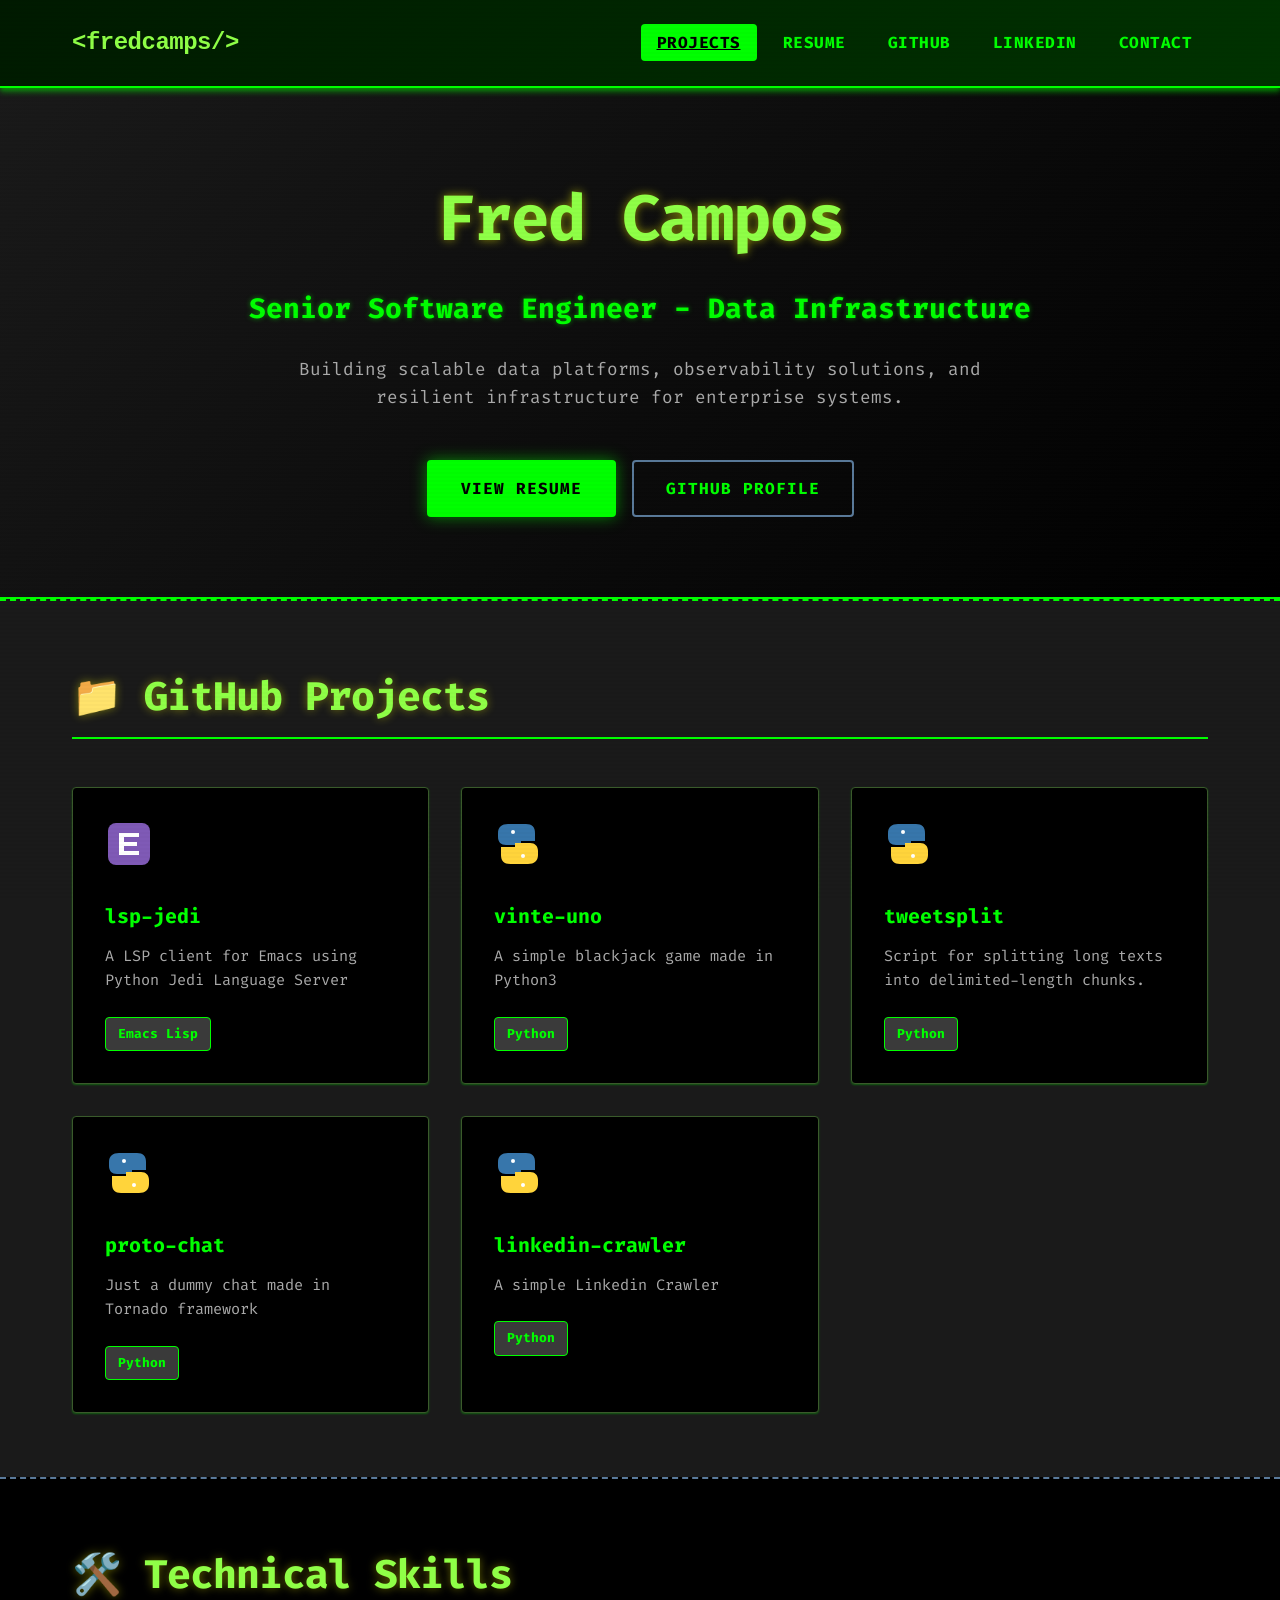
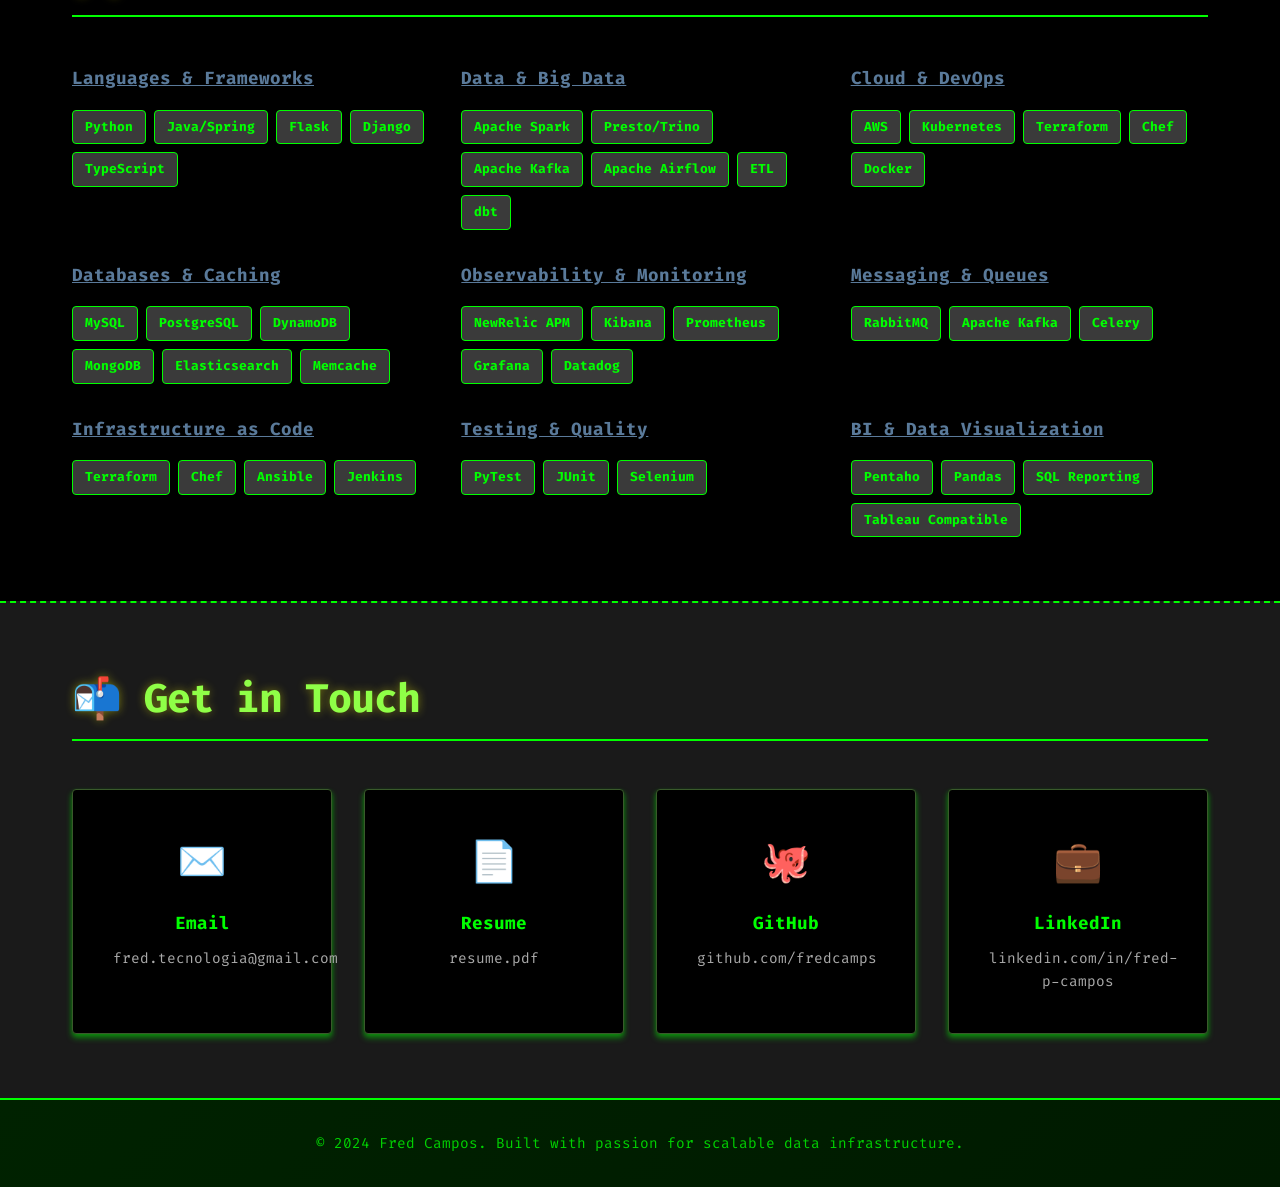
==== index.html @ 637e9b1e "Add portfolio and resume website pages" ====
<!DOCTYPE html>
<html lang="en">
<head>
    <meta charset="UTF-8">
    <meta name="viewport" content="width=device-width, initial-scale=1.0">
    <title>Fred Campos - Software Engineer Portfolio</title>
    <link rel="stylesheet" href="styles.css">
    <link href="https://fonts.googleapis.com/css2?family=Inter:wght@300;400;500;600;700&family=Fira+Code:wght@400;500&display=swap" rel="stylesheet">
</head>
<body>
    <header class="header">
        <div class="container">
            <div class="logo">
                <code>&lt;fredcamps/&gt;</code>
            </div>
            <nav class="nav">
                <a href="index.html" class="active">Projects</a>
                <a href="resume.html" class="inactive">Resume</a>
                <a href="https://github.com/fredcamps" target="_blank">GitHub</a>
                <a href="https://linkedin.com/in/fred-p-campos" target="_blank">LinkedIn</a>
                <a href="mailto:fred.tecnologia@gmail.com">Contact</a>
            </nav>
        </div>
    </header>

    <main>
        <section class="hero">
            <div class="container">
                <h1>Fred Campos</h1>
                <p class="subtitle">Senior Software Engineer - Data Infrastructure</p>
                <p class="tagline">Building scalable data platforms, observability solutions, and resilient infrastructure for enterprise systems.</p>
                
                <div class="hero-actions">
                    <a href="resume.html" class="btn btn-primary">View Resume</a>
                    <a href="https://github.com/fredcamps" target="_blank" class="btn btn-secondary">GitHub Profile</a>
                </div>
            </div>
        </section>

        <section class="projects">
            <div class="container">
                <h2 class="section-title">📁 GitHub Projects</h2>

                <div class="project-grid">
                    <article class="project-card" role="link" tabindex="0" aria-label="Open lsp-jedi on GitHub" onclick="if (!event.target.closest('a')) window.open(this.dataset.url, '_blank', 'noopener,noreferrer')" onkeydown="if (event.target === this && event.key === 'Enter') window.open(this.dataset.url, '_blank', 'noopener,noreferrer')" data-url="https://github.com/fredcamps/lsp-jedi">
                        <div class="project-header">
                            <a href="https://github.com/fredcamps/lsp-jedi" class="github-icon" target="_blank" rel="noopener noreferrer" aria-label="lsp-jedi on GitHub">
                                <svg class="project-icon" width="48" height="48" viewBox="0 0 48 48" aria-hidden="true">
                                    <rect x="3" y="3" width="42" height="42" rx="8" fill="#7F5AB6"/>
                                    <path d="M14 13h20v4H19v5h13v4H19v5h15v4H14z" fill="#fff"/>
                                </svg>
                            </a>
                        </div>
                        <h3>lsp-jedi</h3>
                        <p class="description">A LSP client for Emacs using Python Jedi Language Server</p>
                        <div class="project-tags"><span class="tag">Emacs Lisp</span></div>
                    </article>

                    <article class="project-card" role="link" tabindex="0" aria-label="Open vinte-uno on GitHub" onclick="if (!event.target.closest('a')) window.open(this.dataset.url, '_blank', 'noopener,noreferrer')" onkeydown="if (event.target === this && event.key === 'Enter') window.open(this.dataset.url, '_blank', 'noopener,noreferrer')" data-url="https://github.com/fredcamps/vinte-uno">
                        <div class="project-header">
                            <a href="https://github.com/fredcamps/vinte-uno" class="github-icon" target="_blank" rel="noopener noreferrer" aria-label="vinte-uno on GitHub">
                                <svg class="project-icon" width="48" height="48" viewBox="0 0 48 48" aria-hidden="true">
                                    <path d="M24 4h8c6 0 9 3 9 9v8H27v4H12c-5 0-8-3-8-8v-4c0-6 4-9 10-9h10z" fill="#3776AB"/>
                                    <circle cx="19" cy="12" r="2" fill="#fff"/>
                                    <path d="M24 44h-8c-6 0-9-3-9-9v-8h14v-4h15c5 0 8 3 8 8v4c0 6-4 9-10 9H24z" fill="#FFD43B"/>
                                    <circle cx="29" cy="36" r="2" fill="#fff"/>
                                </svg>
                            </a>
                        </div>
                        <h3>vinte-uno</h3>
                        <p class="description">A simple blackjack game made in Python3</p>
                        <div class="project-tags"><span class="tag">Python</span></div>
                    </article>

                    <article class="project-card" role="link" tabindex="0" aria-label="Open tweetsplit on GitHub" onclick="if (!event.target.closest('a')) window.open(this.dataset.url, '_blank', 'noopener,noreferrer')" onkeydown="if (event.target === this && event.key === 'Enter') window.open(this.dataset.url, '_blank', 'noopener,noreferrer')" data-url="https://github.com/fredcamps/tweetsplit">
                        <div class="project-header">
                            <a href="https://github.com/fredcamps/tweetsplit" class="github-icon" target="_blank" rel="noopener noreferrer" aria-label="tweetsplit on GitHub">
                                <svg class="project-icon" width="48" height="48" viewBox="0 0 48 48" aria-hidden="true">
                                    <path d="M24 4h8c6 0 9 3 9 9v8H27v4H12c-5 0-8-3-8-8v-4c0-6 4-9 10-9h10z" fill="#3776AB"/>
                                    <circle cx="19" cy="12" r="2" fill="#fff"/>
                                    <path d="M24 44h-8c-6 0-9-3-9-9v-8h14v-4h15c5 0 8 3 8 8v4c0 6-4 9-10 9H24z" fill="#FFD43B"/>
                                    <circle cx="29" cy="36" r="2" fill="#fff"/>
                                </svg>
                            </a>
                        </div>
                        <h3>tweetsplit</h3>
                        <p class="description">Script for splitting long texts into delimited-length chunks.</p>
                        <div class="project-tags"><span class="tag">Python</span></div>
                    </article>

                    <article class="project-card" role="link" tabindex="0" aria-label="Open proto-chat on GitHub" onclick="if (!event.target.closest('a')) window.open(this.dataset.url, '_blank', 'noopener,noreferrer')" onkeydown="if (event.target === this && event.key === 'Enter') window.open(this.dataset.url, '_blank', 'noopener,noreferrer')" data-url="https://github.com/fredcamps/proto-chat">
                        <div class="project-header">
                            <a href="https://github.com/fredcamps/proto-chat" class="github-icon" target="_blank" rel="noopener noreferrer" aria-label="proto-chat on GitHub">
                                <svg class="project-icon" width="48" height="48" viewBox="0 0 48 48" aria-hidden="true">
                                    <path d="M24 4h8c6 0 9 3 9 9v8H27v4H12c-5 0-8-3-8-8v-4c0-6 4-9 10-9h10z" fill="#3776AB"/>
                                    <circle cx="19" cy="12" r="2" fill="#fff"/>
                                    <path d="M24 44h-8c-6 0-9-3-9-9v-8h14v-4h15c5 0 8 3 8 8v4c0 6-4 9-10 9H24z" fill="#FFD43B"/>
                                    <circle cx="29" cy="36" r="2" fill="#fff"/>
                                </svg>
                            </a>
                        </div>
                        <h3>proto-chat</h3>
                        <p class="description">Just a dummy chat made in Tornado framework</p>
                        <div class="project-tags"><span class="tag">Python</span></div>
                    </article>

                    <article class="project-card" role="link" tabindex="0" aria-label="Open linkedin-crawler on GitHub" onclick="if (!event.target.closest('a')) window.open(this.dataset.url, '_blank', 'noopener,noreferrer')" onkeydown="if (event.target === this && event.key === 'Enter') window.open(this.dataset.url, '_blank', 'noopener,noreferrer')" data-url="https://github.com/fredcamps/linkedin-crawler">
                        <div class="project-header">
                            <a href="https://github.com/fredcamps/linkedin-crawler" class="github-icon" target="_blank" rel="noopener noreferrer" aria-label="linkedin-crawler on GitHub">
                                <svg class="project-icon" width="48" height="48" viewBox="0 0 48 48" aria-hidden="true">
                                    <path d="M24 4h8c6 0 9 3 9 9v8H27v4H12c-5 0-8-3-8-8v-4c0-6 4-9 10-9h10z" fill="#3776AB"/>
                                    <circle cx="19" cy="12" r="2" fill="#fff"/>
                                    <path d="M24 44h-8c-6 0-9-3-9-9v-8h14v-4h15c5 0 8 3 8 8v4c0 6-4 9-10 9H24z" fill="#FFD43B"/>
                                    <circle cx="29" cy="36" r="2" fill="#fff"/>
                                </svg>
                            </a>
                        </div>
                        <h3>linkedin-crawler</h3>
                        <p class="description">A simple Linkedin Crawler</p>
                        <div class="project-tags"><span class="tag">Python</span></div>
                    </article>
                </div>
            </div>
        </section>

        <section class="skills">
            <div class="container">
                <h2 class="section-title">🛠️ Technical Skills</h2>
                
                <div class="skills-grid">
                    <div class="skill-category">
                        <h3>Languages & Frameworks</h3>
                        <div class="tags">
                            <span class="tag">Python</span>
                            <span class="tag">Java/Spring</span>
                            <span class="tag">Flask</span>
                            <span class="tag">Django</span>
                            <span class="tag">TypeScript</span>
                        </div>
                    </div>

                    <div class="skill-category">
                        <h3>Data & Big Data</h3>
                        <div class="tags">
                            <span class="tag">Apache Spark</span>
                            <span class="tag">Presto/Trino</span>
                            <span class="tag">Apache Kafka</span>
                            <span class="tag">Apache Airflow</span>
                            <span class="tag">ETL</span>
                            <span class="tag">dbt</span>
                        </div>
                    </div>

                    <div class="skill-category">
                        <h3>Cloud & DevOps</h3>
                        <div class="tags">
                            <span class="tag">AWS</span>
                            <span class="tag">Kubernetes</span>
                            <span class="tag">Terraform</span>
                            <span class="tag">Chef</span>
                            <span class="tag">Docker</span>
                        </div>
                    </div>

                    <div class="skill-category">
                        <h3>Databases & Caching</h3>
                        <div class="tags">
                            <span class="tag">MySQL</span>
                            <span class="tag">PostgreSQL</span>
                            <span class="tag">DynamoDB</span>
                            <span class="tag">MongoDB</span>
                            <span class="tag">Elasticsearch</span>
                            <span class="tag">Memcache</span>
                        </div>
                    </div>

                    <div class="skill-category">
                        <h3>Observability & Monitoring</h3>
                        <div class="tags">
                            <span class="tag">NewRelic APM</span>
                            <span class="tag">Kibana</span>
                            <span class="tag">Prometheus</span>
                            <span class="tag">Grafana</span>
                            <span class="tag">Datadog</span>
                        </div>
                    </div>

                    <div class="skill-category">
                        <h3>Messaging & Queues</h3>
                        <div class="tags">
                            <span class="tag">RabbitMQ</span>
                            <span class="tag">Apache Kafka</span>
                            <span class="tag">Celery</span>
                        </div>
                    </div>

                    <div class="skill-category">
                        <h3>Infrastructure as Code</h3>
                        <div class="tags">
                            <span class="tag">Terraform</span>
                            <span class="tag">Chef</span>
                            <span class="tag">Ansible</span>
                            <span class="tag">Jenkins</span>
                        </div>
                    </div>

                    <div class="skill-category">
                        <h3>Testing & Quality</h3>
                        <div class="tags">
                            <span class="tag">PyTest</span>
                            <span class="tag">JUnit</span>
                            <span class="tag">Selenium</span>
                        </div>
                    </div>

                    <div class="skill-category">
                        <h3>BI & Data Visualization</h3>
                        <div class="tags">
                            <span class="tag">Pentaho</span>
                            <span class="tag">Pandas</span>
                            <span class="tag">SQL Reporting</span>
                            <span class="tag">Tableau Compatible</span>
                        </div>
                    </div>

                </div>
            </div>
        </section>

        <section class="contact">
            <div class="container">
                <h2 class="section-title">📬 Get in Touch</h2>
                
                <div class="contact-grid">
                    <a href="mailto:fred.tecnologia@gmail.com" class="contact-card">
                        <span class="icon">✉️</span>
                        <h3>Email</h3>
                        <p>fred.tecnologia@gmail.com</p>
                    </a>

                    <a href="#" class="contact-card">
                        <span class="icon">📄</span>
                        <h3>Resume</h3>
                        <p>resume.pdf</p>
                    </a>

                    <a href="https://github.com/fredcamps" class="contact-card">
                        <span class="icon">🐙</span>
                        <h3>GitHub</h3>
                        <p>github.com/fredcamps</p>
                    </a>

                    <a href="https://linkedin.com/in/fred-p-campos" class="contact-card" target="_blank" rel="noopener noreferrer">
                        <span class="icon">💼</span>
                        <h3>LinkedIn</h3>
                        <p>linkedin.com/in/fred-p-campos</p>
                    </a>
                </div>
            </div>
        </section>
    </main>

    <footer class="footer">
        <div class="container">
            <p>&copy; 2024 Fred Campos. Built with passion for scalable data infrastructure.</p>
        </div>
    </footer>
</body>
</html>
---- styles.css ----
/* Z80 Terminal Theme - ZX Spectrum Inspired */
* {
    margin: 0;
    padding: 0;
    box-sizing: border-box;
}

:root {
    --bg-primary: #000000;
    --bg-secondary: #1a1a1a;
    --bg-tertiary: #3a3a3a;
    --text-primary: #00ff00; /* Bright Green - Classic Terminal */
    --text-secondary: #aaaaaa;
    --text-muted: #666666;
    --border-color: #3a5a2b;
    --header-bg: #1a1a1a;
    
    /* Z80 Classic Palette */
    --green: #00ff00; /* Primary text */
    --grey-accent: #5a7a9a;  /* Headers/links */
    --green-accent: #8fff47; /* Accents - lighter green */
    --red: #ff0000;    /* Alerts/errors */
    --cyan: #3a8fff;   /* Secondary green element */
    --magenta: #ff00ff; /* Highlights */
    
    --shadow-sm: 0 1px 2px rgba(0, 255, 0, 0.3);
    --shadow-md: 0 4px 6px rgba(0, 255, 0, 0.4), 0 2px 4px rgba(0, 255, 0, 0.2);
    --shadow-lg: 0 10px 15px rgba(0, 255, 0, 0.6), 0 4px 6px rgba(0, 255, 0, 0.3);
    
    /* CRT Scanline effect */
    --scanline: repeating-linear-gradient(
        0deg,
        transparent,
        transparent 2px,
        rgba(0, 0, 0, 0.05) 2px,
        rgba(0, 0, 0, 0.05) 4px
    );
}

body {
    font-family: 'Fira Code', 'Courier New', monospace;
    background-color: var(--bg-primary);
    color: var(--text-primary);
    line-height: 1.6;
}

/* CRT Screen Effect */
body::before {
    content: '';
    position: fixed;
    top: 0;
    left: 0;
    width: 100vw;
    height: 100vh;
    background: var(--scanline);
    pointer-events: none;
    z-index: 9999;
    opacity: 0.3;
}

.container {
    max-width: 1200px;
    margin: 0 auto;
    padding: 0 2rem;
}

/* Header */
.header {
    background: linear-gradient(135deg, #001a00 0%, #003300 100%);
    color: var(--text-primary);
    padding: 1.5rem 0;
    position: sticky;
    top: 0;
    z-index: 1000;
    box-shadow: var(--shadow-md);
    border-bottom: 2px solid var(--green);
}

.header .container {
    display: flex;
    justify-content: space-between;
    align-items: center;
}

.logo code {
    font-size: 1.5rem;
    font-weight: bold;
    color: var(--green-accent);
    letter-spacing: -0.5px;
}

.nav a {
    color: var(--text-primary);
    text-decoration: none;
    padding: 0.5rem 1rem;
    border-radius: 4px;
    transition: all 0.3s ease;
    font-weight: bold;
    text-transform: uppercase;
    letter-spacing: 0.5px;
}

.nav a:hover {
    background: var(--green);
    color: var(--bg-primary);
    text-shadow: 0 0 8px var(--green);
}

.nav a.active {
    background: var(--green);
    color: var(--bg-primary);
    text-decoration: underline;
}

/* Hero Section */
.hero {
    background: linear-gradient(135deg, var(--header-bg) 0%, var(--bg-primary) 100%);
    padding: 5rem 0;
    text-align: center;
    border-bottom: 2px solid var(--green);
}

.hero h1 {
    font-size: clamp(2.5rem, 5vw, 4rem);
    font-weight: bold;
    margin-bottom: 1rem;
    color: var(--green-accent);
    letter-spacing: -1px;
    text-shadow: 0 0 10px rgba(255, 255, 0, 0.5);
}

.hero .subtitle {
    font-size: clamp(1.25rem, 3vw, 1.75rem);
    color: var(--text-primary);
    margin-bottom: 1.5rem;
    font-weight: bold;
    text-shadow: 0 0 5px rgba(0, 255, 0, 0.5);
}

.hero .tagline {
    max-width: 700px;
    margin: 0 auto 3rem;
    color: var(--text-secondary);
    font-size: 1.1rem;
}

.hero-actions {
    display: flex;
    gap: 1rem;
    justify-content: center;
    flex-wrap: wrap;
}

.btn {
    display: inline-block;
    padding: 0.875rem 2rem;
    border-radius: 4px;
    text-decoration: none;
    font-weight: bold;
    transition: all 0.3s ease;
    text-transform: uppercase;
    letter-spacing: 1px;
}

.btn-primary {
    background: var(--green);
    color: var(--bg-primary);
    border: 2px solid var(--green);
    box-shadow: 0 0 15px rgba(0, 255, 0, 0.5);
}

.btn-primary:hover {
    background: var(--green-accent);
    color: var(--bg-primary);
    border-color: var(--green-accent);
    box-shadow: 0 0 25px rgba(255, 255, 0, 0.6);
}

.btn-secondary {
    background: transparent;
    color: var(--text-primary);
    border: 2px solid var(--grey-accent);
}

.btn-secondary:hover {
    background: var(--grey-accent);
    color: white;
    box-shadow: 0 0 15px rgba(0, 255, 0, 0.3);
}

/* Section Title */
.section-title {
    font-size: 2.5rem;
    font-weight: bold;
    margin-bottom: 3rem;
    color: var(--green-accent);
    letter-spacing: -1px;
    text-shadow: 0 0 10px rgba(255, 255, 0, 0.4);
    border-bottom: 2px solid var(--green);
    padding-bottom: 0.5rem;
}

/* Projects Grid */
.projects {
    background: var(--bg-secondary);
    padding: 4rem 0;
    border-top: 2px dashed var(--green);
}

.project-grid {
    display: grid;
    grid-template-columns: repeat(auto-fit, minmax(320px, 1fr));
    gap: 2rem;
}

.project-card {
    background: var(--bg-primary);
    border-radius: 4px;
    padding: 2rem;
    box-shadow: var(--shadow-sm);
    transition: all 0.3s ease;
    border: 1px solid var(--border-color);
}

.project-card:hover {
    transform: translateY(-5px);
    box-shadow: var(--shadow-lg);
    border-color: var(--green);
}

.project-header {
    display: flex;
    align-items: center;
    gap: 1rem;
    margin-bottom: 1.5rem;
}

.project-header a.github-icon svg {
    fill: var(--text-primary);
    transition: fill 0.3s ease;
}

.project-header a.github-icon:hover svg {
    fill: var(--green-accent);
}

.project-card h3 {
    font-size: 1.25rem;
    font-weight: bold;
    color: var(--text-primary);
    margin-bottom: 0.75rem;
}

.project-card .description {
    color: var(--text-secondary);
    font-size: 0.95rem;
    margin-bottom: 1.5rem;
    line-height: 1.6;
}

.project-tags {
    display: flex;
    flex-wrap: wrap;
    gap: 0.5rem;
}

.tag {
    display: inline-block;
    padding: 0.375rem 0.75rem;
    background: var(--bg-tertiary);
    color: var(--text-primary);
    border-radius: 4px;
    font-size: 0.8125rem;
    font-weight: bold;
    border: 1px solid var(--green);
}

/* Skills Section */
.skills {
    background: var(--bg-primary);
    padding: 4rem 0;
    border-top: 2px dashed var(--grey-accent);
}

.skills-grid {
    display: grid;
    grid-template-columns: repeat(auto-fit, minmax(280px, 1fr));
    gap: 2rem;
}

.skill-category h3 {
    font-size: 1.1rem;
    color: var(--grey-accent);
    margin-bottom: 1rem;
    display: flex;
    align-items: center;
    font-weight: bold;
    text-decoration: underline;
}

.skill-category .tags {
    display: flex;
    flex-wrap: wrap;
    gap: 0.5rem;
}

/* Contact Section */
.contact {
    background: var(--bg-secondary);
    padding: 4rem 0;
    border-top: 2px dashed var(--green);
}

.contact-grid {
    display: grid;
    grid-template-columns: repeat(auto-fit, minmax(250px, 1fr));
    gap: 2rem;
}

.contact-card {
    background: var(--bg-primary);
    padding: 2.5rem;
    border-radius: 4px;
    text-align: center;
    text-decoration: none;
    color: inherit;
    box-shadow: var(--shadow-md);
    transition: all 0.3s ease;
    border: 1px solid var(--border-color);
}

.contact-card:hover {
    transform: translateY(-5px);
    border-color: var(--green-accent);
    box-shadow: var(--shadow-lg);
}

.contact-card .icon {
    display: block;
    font-size: 2.5rem;
    margin-bottom: 1rem;
}

.contact-card h3 {
    font-size: 1.1rem;
    color: var(--text-primary);
    margin-bottom: 0.5rem;
    font-weight: bold;
}

.contact-card p {
    color: var(--text-secondary);
    font-size: 0.9rem;
}

/* Footer */
.footer {
    background: linear-gradient(135deg, #002200 0%, #001a00 100%);
    color: var(--text-primary);
    padding: 2rem 0;
    text-align: center;
    border-top: 2px solid var(--green);
}

.footer p {
    opacity: 0.8;
    font-size: 0.9rem;
    font-family: 'Fira Code', monospace;
}

/* Work Experience */
.work-experience {
    background: var(--bg-primary);
    padding: 4rem 0;
    border-top: 2px dashed var(--grey-accent);
}

.job-card {
    background: linear-gradient(135deg, var(--bg-secondary) 0%, var(--bg-primary) 100%);
    border-radius: 4px;
    padding: 2.5rem;
    margin-bottom: 2rem;
    border-left: 4px solid var(--green);
    box-shadow: var(--shadow-sm);
}

.job-card:last-child {
    margin-bottom: 0;
}

.job-header {
    display: grid;
    grid-template-columns: minmax(0, 1fr) 32rem;
    align-items: flex-start;
    margin-bottom: 1.5rem;
    gap: 1rem;
}

.job-card h3 {
    font-size: 1.5rem;
    font-weight: bold;
    color: var(--green-accent);
    display: block;
    margin-bottom: 0.25rem;
}

.company {
    color: var(--grey-accent);
    font-weight: bold;
    text-decoration: underline;
}

.job-details {
    display: grid;
    grid-template-columns: minmax(0, 1fr) max-content;
    gap: 2rem;
    color: var(--text-secondary);
}

.location, .date {
    font-size: 0.9rem;
}

.responsibilities {
    list-style-position: inside;
    padding-left: 1rem;
}

.responsibilities li {
    padding: 0.5rem 0;
    color: var(--text-secondary);
    line-height: 1.7;
}

.tech-stack {
    margin-top: 1.5rem;
    padding-top: 1rem;
    border-top: 2px dashed var(--border-color);
    font-size: 0.9rem;
}

/* Project Highlights */
.project-highlights {
    background: var(--bg-secondary);
    padding: 4rem 0;
    border-top: 2px dashed var(--grey-accent);
}

.highlights-grid {
    display: grid;
    grid-template-columns: repeat(auto-fit, minmax(350px, 1fr));
    gap: 2rem;
}

.highlight-card {
    background: var(--bg-primary);
    border-radius: 4px;
    padding: 2rem;
    box-shadow: var(--shadow-md);
    transition: all 0.3s ease;
    border: 1px solid var(--border-color);
}

.highlight-card:hover {
    transform: translateY(-3px);
    box-shadow: var(--shadow-lg);
    border-color: var(--green);
}

.highlight-card h3 {
    font-size: 1.25rem;
    color: var(--grey-accent);
    margin-bottom: 1rem;
}

.highlight-card p {
    color: var(--text-secondary);
    line-height: 1.7;
}

/* Education */
.education {
    background: var(--bg-primary);
    padding: 4rem 0;
    border-top: 2px dashed var(--green);
}

.education-item {
    background: linear-gradient(135deg, var(--bg-secondary) 0%, var(--bg-primary) 100%);
    border-radius: 4px;
    padding: 2rem;
    margin-bottom: 1.5rem;
    border: 1px solid var(--border-color);
}

.education-item h3 {
    font-size: 1.25rem;
    color: var(--text-primary);
    margin-bottom: 0.5rem;
    font-weight: bold;
}

/* Certifications */
.certifications {
    background: var(--bg-secondary);
    padding: 4rem 0;
    border-top: 2px dashed var(--grey-accent);
}

.cert-item {
    background: var(--bg-primary);
    border-radius: 4px;
    padding: 1.5rem;
    margin-bottom: 1rem;
    display: flex;
    justify-content: space-between;
    align-items: center;
    box-shadow: var(--shadow-sm);
    flex-wrap: wrap;
    gap: 1rem;
    border-left: 4px solid var(--green-accent);
}

.cert-name {
    font-weight: bold;
    color: var(--text-primary);
}

.cert-issuer {
    color: var(--grey-accent);
}

/* Tools Section */
.tools-section {
    background: var(--bg-primary);
    padding: 4rem 0;
    border-top: 2px dashed var(--green);
}

.tools-grid {
    display: grid;
    grid-template-columns: repeat(auto-fit, minmax(250px, 1fr));
    gap: 2rem;
}

.tools-category h3 {
    font-size: 1.1rem;
    color: var(--grey-accent);
    margin-bottom: 1rem;
    font-weight: bold;
}

.tools-category .tags {
    background: var(--bg-tertiary);
    padding: 1rem;
    border-radius: 4px;
    font-size: 0.9rem;
    color: var(--text-primary);
}

/* Responsive */
@media (max-width: 768px) {
    .container {
        padding: 0 1rem;
    }

    .header .container {
        flex-direction: column;
        gap: 1rem;
    }

    .section-title {
        font-size: 2rem;
    }

    .hero-actions {
        flex-direction: column;
    }

    .btn {
        width: 100%;
        text-align: center;
    }

    .job-header {
        grid-template-columns: 1fr;
    }

    .job-details {
        grid-template-columns: 1fr;
        gap: 1rem;
        margin-top: 0.5rem;
    }

    .highlight-card, .project-card, .job-card {
        padding: 1.5rem;
    }
}

/* Blinking cursor effect for authenticity */
@keyframes blink {
    0%, 100% { opacity: 1; }
    50% { opacity: 0; }
}

.cursor::after {
    content: '|';
    animation: blink 1s infinite;
    color: var(--green);
}

/* Glow effect on focus */
:focus {
    outline: 2px solid var(--green);
    outline-offset: 2px;
}
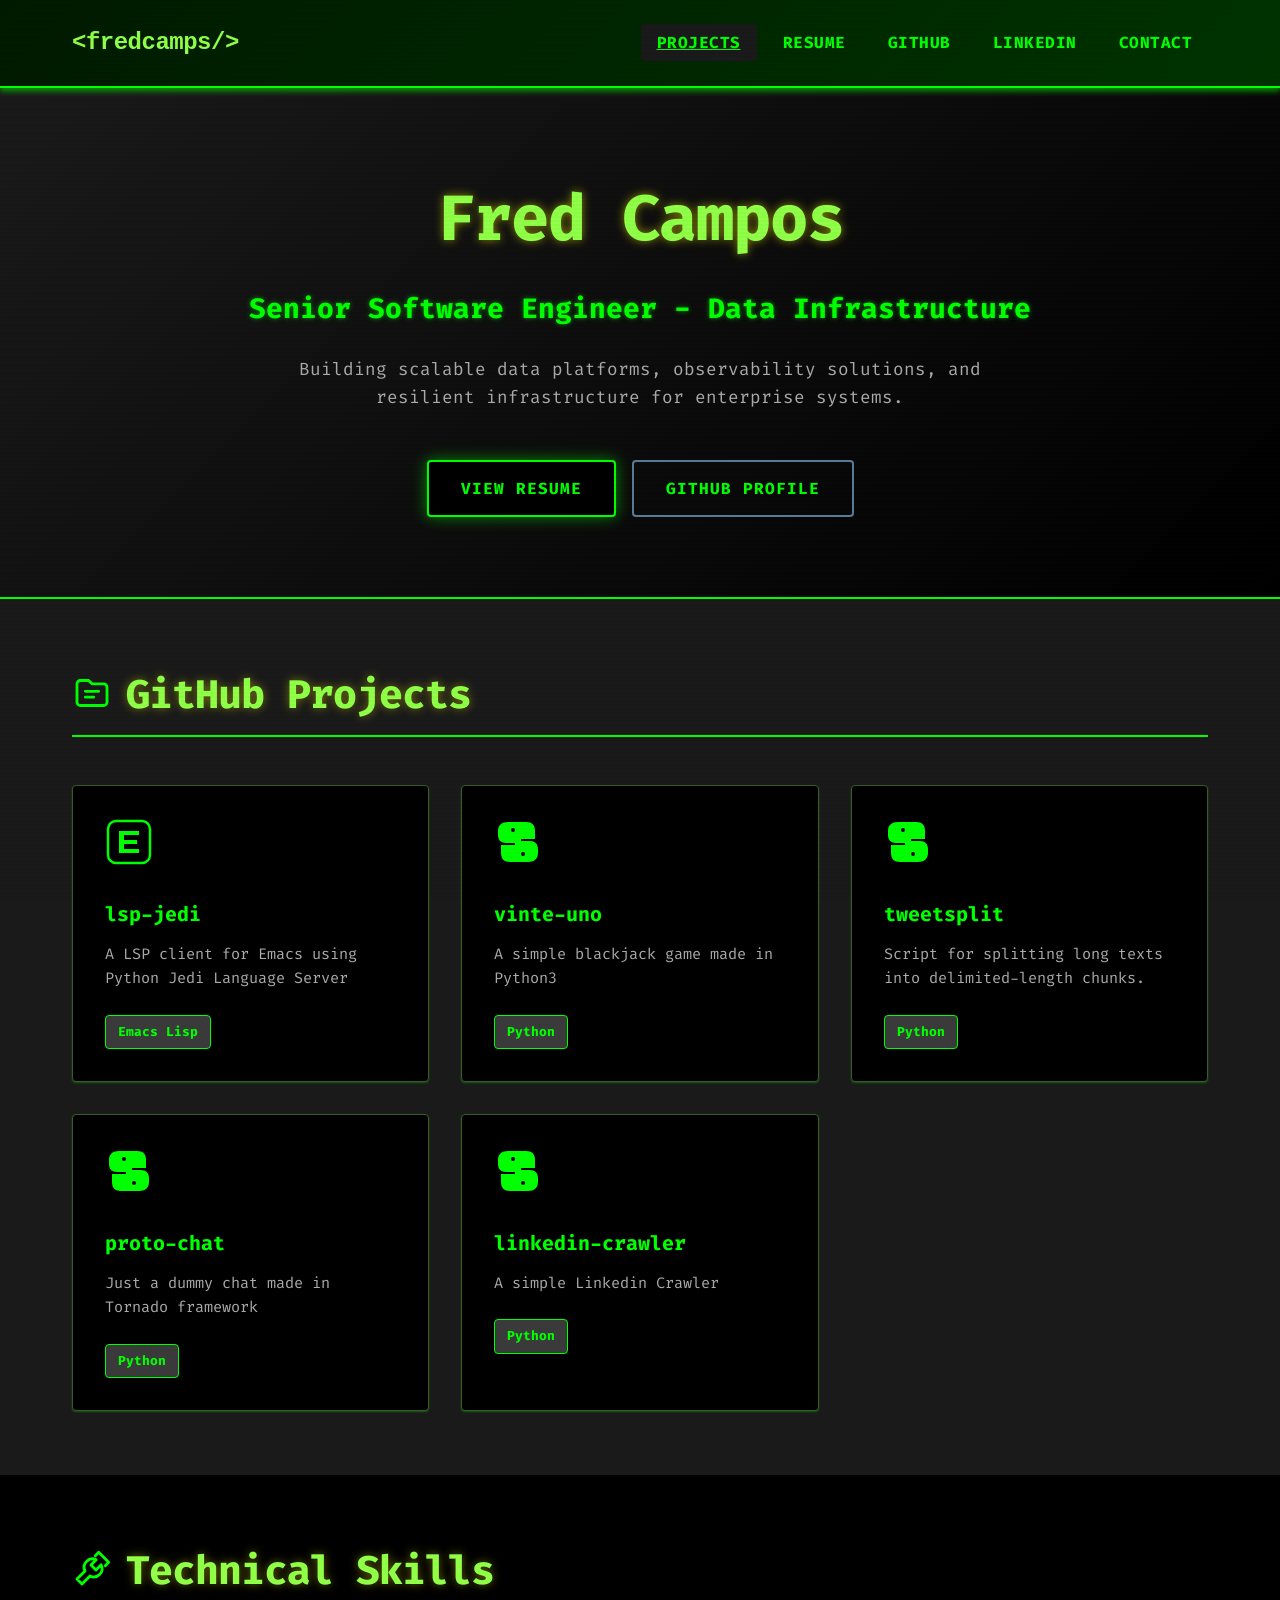
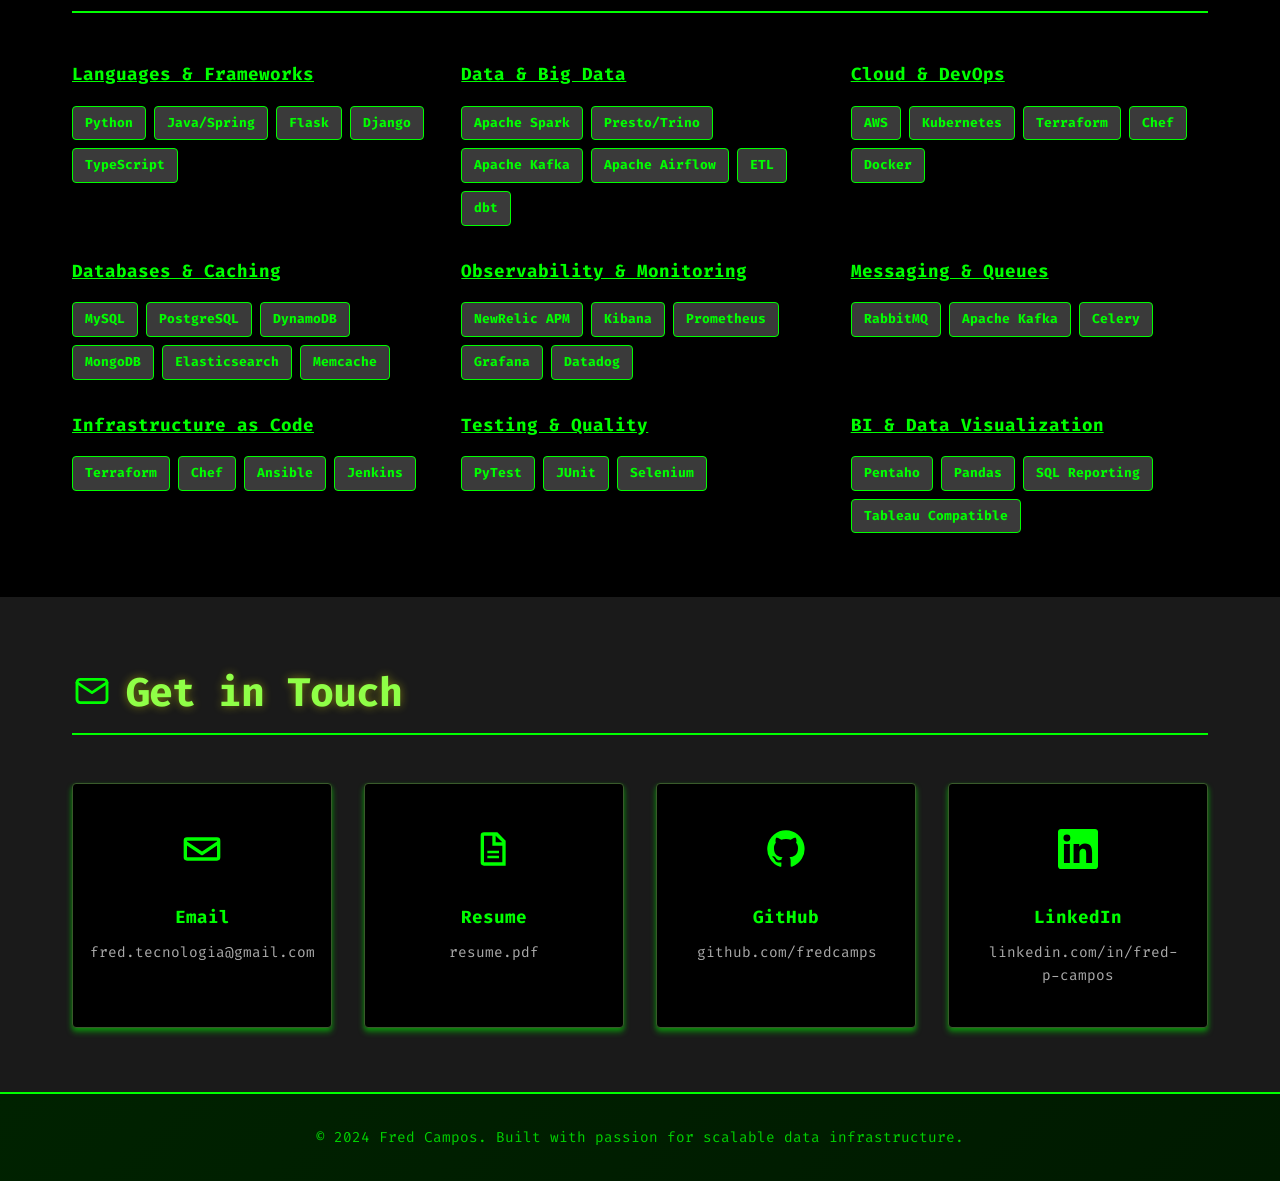
==== commit 4b7698e1: "Update portfolio and resume content, links, and styling" ====
--- a/index.html
+++ b/index.html
@@ -7,7 +7,7 @@
     <link rel="stylesheet" href="styles.css">
     <link href="https://fonts.googleapis.com/css2?family=Inter:wght@300;400;500;600;700&family=Fira+Code:wght@400;500&display=swap" rel="stylesheet">
 </head>
-<body>
+<body class="portfolio-page">
     <header class="header">
         <div class="container">
             <div class="logo">
@@ -39,93 +39,93 @@
 
         <section class="projects">
             <div class="container">
-                <h2 class="section-title">📁 GitHub Projects</h2>
+                <h2 class="section-title"><svg class="section-icon index-icon" viewBox="0 0 24 24" aria-hidden="true" focusable="false"><path d="M3 6.5a2 2 0 0 1 2-2h5l2 2h7a2 2 0 0 1 2 2v9a2 2 0 0 1-2 2H5a2 2 0 0 1-2-2z"/><path d="M8 11h8M8 14.5h5"/></svg>GitHub Projects</h2>
 
                 <div class="project-grid">
-                    <article class="project-card" role="link" tabindex="0" aria-label="Open lsp-jedi on GitHub" onclick="if (!event.target.closest('a')) window.open(this.dataset.url, '_blank', 'noopener,noreferrer')" onkeydown="if (event.target === this && event.key === 'Enter') window.open(this.dataset.url, '_blank', 'noopener,noreferrer')" data-url="https://github.com/fredcamps/lsp-jedi">
-                        <div class="project-header">
-                            <a href="https://github.com/fredcamps/lsp-jedi" class="github-icon" target="_blank" rel="noopener noreferrer" aria-label="lsp-jedi on GitHub">
-                                <svg class="project-icon" width="48" height="48" viewBox="0 0 48 48" aria-hidden="true">
-                                    <rect x="3" y="3" width="42" height="42" rx="8" fill="#7F5AB6"/>
-                                    <path d="M14 13h20v4H19v5h13v4H19v5h15v4H14z" fill="#fff"/>
-                                </svg>
-                            </a>
+                    <a class="project-card" href="https://github.com/fredcamps/lsp-jedi" target="_blank" rel="noopener noreferrer" aria-label="lsp-jedi on GitHub">
+                        <div class="project-header">
+                            <span class="github-icon" aria-hidden="true">
+                                <svg class="project-icon index-icon" width="48" height="48" viewBox="0 0 48 48" aria-hidden="true">
+                                    <rect class="icon-frame" x="3" y="3" width="42" height="42" rx="8"/>
+                                    <path class="icon-mark" d="M14 13h20v4H19v5h13v4H19v5h15v4H14z"/>
+                                </svg>
+                            </span>
                         </div>
                         <h3>lsp-jedi</h3>
                         <p class="description">A LSP client for Emacs using Python Jedi Language Server</p>
                         <div class="project-tags"><span class="tag">Emacs Lisp</span></div>
-                    </article>
-
-                    <article class="project-card" role="link" tabindex="0" aria-label="Open vinte-uno on GitHub" onclick="if (!event.target.closest('a')) window.open(this.dataset.url, '_blank', 'noopener,noreferrer')" onkeydown="if (event.target === this && event.key === 'Enter') window.open(this.dataset.url, '_blank', 'noopener,noreferrer')" data-url="https://github.com/fredcamps/vinte-uno">
-                        <div class="project-header">
-                            <a href="https://github.com/fredcamps/vinte-uno" class="github-icon" target="_blank" rel="noopener noreferrer" aria-label="vinte-uno on GitHub">
-                                <svg class="project-icon" width="48" height="48" viewBox="0 0 48 48" aria-hidden="true">
-                                    <path d="M24 4h8c6 0 9 3 9 9v8H27v4H12c-5 0-8-3-8-8v-4c0-6 4-9 10-9h10z" fill="#3776AB"/>
-                                    <circle cx="19" cy="12" r="2" fill="#fff"/>
-                                    <path d="M24 44h-8c-6 0-9-3-9-9v-8h14v-4h15c5 0 8 3 8 8v4c0 6-4 9-10 9H24z" fill="#FFD43B"/>
-                                    <circle cx="29" cy="36" r="2" fill="#fff"/>
-                                </svg>
-                            </a>
+                    </a>
+
+                    <a class="project-card" href="https://github.com/fredcamps/vinte-uno" target="_blank" rel="noopener noreferrer" aria-label="vinte-uno on GitHub">
+                        <div class="project-header">
+                            <span class="github-icon" aria-hidden="true">
+                                <svg class="project-icon index-icon" width="48" height="48" viewBox="0 0 48 48" aria-hidden="true">
+                                    <path d="M24 4h8c6 0 9 3 9 9v8H27v4H12c-5 0-8-3-8-8v-4c0-6 4-9 10-9h10z"/>
+                                    <circle class="icon-cutout" cx="19" cy="12" r="2"/>
+                                    <path d="M24 44h-8c-6 0-9-3-9-9v-8h14v-4h15c5 0 8 3 8 8v4c0 6-4 9-10 9H24z"/>
+                                    <circle class="icon-cutout" cx="29" cy="36" r="2"/>
+                                </svg>
+                            </span>
                         </div>
                         <h3>vinte-uno</h3>
                         <p class="description">A simple blackjack game made in Python3</p>
                         <div class="project-tags"><span class="tag">Python</span></div>
-                    </article>
-
-                    <article class="project-card" role="link" tabindex="0" aria-label="Open tweetsplit on GitHub" onclick="if (!event.target.closest('a')) window.open(this.dataset.url, '_blank', 'noopener,noreferrer')" onkeydown="if (event.target === this && event.key === 'Enter') window.open(this.dataset.url, '_blank', 'noopener,noreferrer')" data-url="https://github.com/fredcamps/tweetsplit">
-                        <div class="project-header">
-                            <a href="https://github.com/fredcamps/tweetsplit" class="github-icon" target="_blank" rel="noopener noreferrer" aria-label="tweetsplit on GitHub">
-                                <svg class="project-icon" width="48" height="48" viewBox="0 0 48 48" aria-hidden="true">
-                                    <path d="M24 4h8c6 0 9 3 9 9v8H27v4H12c-5 0-8-3-8-8v-4c0-6 4-9 10-9h10z" fill="#3776AB"/>
-                                    <circle cx="19" cy="12" r="2" fill="#fff"/>
-                                    <path d="M24 44h-8c-6 0-9-3-9-9v-8h14v-4h15c5 0 8 3 8 8v4c0 6-4 9-10 9H24z" fill="#FFD43B"/>
-                                    <circle cx="29" cy="36" r="2" fill="#fff"/>
-                                </svg>
-                            </a>
+                    </a>
+
+                    <a class="project-card" href="https://github.com/fredcamps/tweetsplit" target="_blank" rel="noopener noreferrer" aria-label="tweetsplit on GitHub">
+                        <div class="project-header">
+                            <span class="github-icon" aria-hidden="true">
+                                <svg class="project-icon index-icon" width="48" height="48" viewBox="0 0 48 48" aria-hidden="true">
+                                    <path d="M24 4h8c6 0 9 3 9 9v8H27v4H12c-5 0-8-3-8-8v-4c0-6 4-9 10-9h10z"/>
+                                    <circle class="icon-cutout" cx="19" cy="12" r="2"/>
+                                    <path d="M24 44h-8c-6 0-9-3-9-9v-8h14v-4h15c5 0 8 3 8 8v4c0 6-4 9-10 9H24z"/>
+                                    <circle class="icon-cutout" cx="29" cy="36" r="2"/>
+                                </svg>
+                            </span>
                         </div>
                         <h3>tweetsplit</h3>
                         <p class="description">Script for splitting long texts into delimited-length chunks.</p>
                         <div class="project-tags"><span class="tag">Python</span></div>
-                    </article>
-
-                    <article class="project-card" role="link" tabindex="0" aria-label="Open proto-chat on GitHub" onclick="if (!event.target.closest('a')) window.open(this.dataset.url, '_blank', 'noopener,noreferrer')" onkeydown="if (event.target === this && event.key === 'Enter') window.open(this.dataset.url, '_blank', 'noopener,noreferrer')" data-url="https://github.com/fredcamps/proto-chat">
-                        <div class="project-header">
-                            <a href="https://github.com/fredcamps/proto-chat" class="github-icon" target="_blank" rel="noopener noreferrer" aria-label="proto-chat on GitHub">
-                                <svg class="project-icon" width="48" height="48" viewBox="0 0 48 48" aria-hidden="true">
-                                    <path d="M24 4h8c6 0 9 3 9 9v8H27v4H12c-5 0-8-3-8-8v-4c0-6 4-9 10-9h10z" fill="#3776AB"/>
-                                    <circle cx="19" cy="12" r="2" fill="#fff"/>
-                                    <path d="M24 44h-8c-6 0-9-3-9-9v-8h14v-4h15c5 0 8 3 8 8v4c0 6-4 9-10 9H24z" fill="#FFD43B"/>
-                                    <circle cx="29" cy="36" r="2" fill="#fff"/>
-                                </svg>
-                            </a>
+                    </a>
+
+                    <a class="project-card" href="https://github.com/fredcamps/proto-chat" target="_blank" rel="noopener noreferrer" aria-label="proto-chat on GitHub">
+                        <div class="project-header">
+                            <span class="github-icon" aria-hidden="true">
+                                <svg class="project-icon index-icon" width="48" height="48" viewBox="0 0 48 48" aria-hidden="true">
+                                    <path d="M24 4h8c6 0 9 3 9 9v8H27v4H12c-5 0-8-3-8-8v-4c0-6 4-9 10-9h10z"/>
+                                    <circle class="icon-cutout" cx="19" cy="12" r="2"/>
+                                    <path d="M24 44h-8c-6 0-9-3-9-9v-8h14v-4h15c5 0 8 3 8 8v4c0 6-4 9-10 9H24z"/>
+                                    <circle class="icon-cutout" cx="29" cy="36" r="2"/>
+                                </svg>
+                            </span>
                         </div>
                         <h3>proto-chat</h3>
                         <p class="description">Just a dummy chat made in Tornado framework</p>
                         <div class="project-tags"><span class="tag">Python</span></div>
-                    </article>
-
-                    <article class="project-card" role="link" tabindex="0" aria-label="Open linkedin-crawler on GitHub" onclick="if (!event.target.closest('a')) window.open(this.dataset.url, '_blank', 'noopener,noreferrer')" onkeydown="if (event.target === this && event.key === 'Enter') window.open(this.dataset.url, '_blank', 'noopener,noreferrer')" data-url="https://github.com/fredcamps/linkedin-crawler">
-                        <div class="project-header">
-                            <a href="https://github.com/fredcamps/linkedin-crawler" class="github-icon" target="_blank" rel="noopener noreferrer" aria-label="linkedin-crawler on GitHub">
-                                <svg class="project-icon" width="48" height="48" viewBox="0 0 48 48" aria-hidden="true">
-                                    <path d="M24 4h8c6 0 9 3 9 9v8H27v4H12c-5 0-8-3-8-8v-4c0-6 4-9 10-9h10z" fill="#3776AB"/>
-                                    <circle cx="19" cy="12" r="2" fill="#fff"/>
-                                    <path d="M24 44h-8c-6 0-9-3-9-9v-8h14v-4h15c5 0 8 3 8 8v4c0 6-4 9-10 9H24z" fill="#FFD43B"/>
-                                    <circle cx="29" cy="36" r="2" fill="#fff"/>
-                                </svg>
-                            </a>
+                    </a>
+
+                    <a class="project-card" href="https://github.com/fredcamps/linkedin-crawler" target="_blank" rel="noopener noreferrer" aria-label="linkedin-crawler on GitHub">
+                        <div class="project-header">
+                            <span class="github-icon" aria-hidden="true">
+                                <svg class="project-icon index-icon" width="48" height="48" viewBox="0 0 48 48" aria-hidden="true">
+                                    <path d="M24 4h8c6 0 9 3 9 9v8H27v4H12c-5 0-8-3-8-8v-4c0-6 4-9 10-9h10z"/>
+                                    <circle class="icon-cutout" cx="19" cy="12" r="2"/>
+                                    <path d="M24 44h-8c-6 0-9-3-9-9v-8h14v-4h15c5 0 8 3 8 8v4c0 6-4 9-10 9H24z"/>
+                                    <circle class="icon-cutout" cx="29" cy="36" r="2"/>
+                                </svg>
+                            </span>
                         </div>
                         <h3>linkedin-crawler</h3>
                         <p class="description">A simple Linkedin Crawler</p>
                         <div class="project-tags"><span class="tag">Python</span></div>
-                    </article>
+                    </a>
                 </div>
             </div>
         </section>
 
         <section class="skills">
             <div class="container">
-                <h2 class="section-title">🛠️ Technical Skills</h2>
+                <h2 class="section-title"><svg class="section-icon index-icon" viewBox="0 0 24 24" aria-hidden="true" focusable="false"><path d="M14.5 6.5a5 5 0 0 0-6.7 6.7L3 18l3 3 4.8-4.8a5 5 0 0 0 6.7-6.7l-3.1 3.1-3-3z"/><path d="m14 4 2-2 6 6-2 2"/></svg>Technical Skills</h2>
                 
                 <div class="skills-grid">
                     <div class="skill-category">
@@ -229,29 +229,29 @@
 
         <section class="contact">
             <div class="container">
-                <h2 class="section-title">📬 Get in Touch</h2>
+                <h2 class="section-title"><svg class="section-icon index-icon" viewBox="0 0 24 24" aria-hidden="true" focusable="false"><rect x="3" y="5" width="18" height="14" rx="2"/><path d="m3 7 9 6 9-6"/></svg>Get in Touch</h2>
                 
                 <div class="contact-grid">
                     <a href="mailto:fred.tecnologia@gmail.com" class="contact-card">
-                        <span class="icon">✉️</span>
+                        <span class="icon"><svg class="index-icon" viewBox="0 0 24 24" aria-hidden="true" focusable="false"><path d="M3 5h18a2 2 0 0 1 2 2v10a2 2 0 0 1-2 2H3a2 2 0 0 1-2-2V7a2 2 0 0 1 2-2Zm0 2v.5l9 6 9-6V7H3Zm18 10V9.9l-8.45 5.63a1 1 0 0 1-1.1 0L3 9.9V17h18Z"/></svg></span>
                         <h3>Email</h3>
-                        <p>fred.tecnologia@gmail.com</p>
+                        <p class="email">fred.tecnologia@gmail.com</p>
                     </a>
 
                     <a href="#" class="contact-card">
-                        <span class="icon">📄</span>
+                        <span class="icon"><svg class="index-icon" viewBox="0 0 24 24" aria-hidden="true" focusable="false"><path d="M6 2h8l5 5v15H6a2 2 0 0 1-2-2V4a2 2 0 0 1 2-2Zm7 2v4h4l-4-4ZM6 20h11V10h-6V4H6v16Zm2-7h7v1.5H8V13Zm0 3h7v1.5H8V16Z"/></svg></span>
                         <h3>Resume</h3>
                         <p>resume.pdf</p>
                     </a>
 
                     <a href="https://github.com/fredcamps" class="contact-card">
-                        <span class="icon">🐙</span>
+                        <span class="icon"><svg class="index-icon" viewBox="0 0 24 24" aria-hidden="true" focusable="false"><path d="M12 .75a11.25 11.25 0 0 0-3.56 21.92c.56.1.77-.24.77-.54v-2.1c-3.14.68-3.8-1.34-3.8-1.34-.51-1.3-1.25-1.65-1.25-1.65-1.02-.7.08-.69.08-.69 1.13.08 1.72 1.16 1.72 1.16 1 1.71 2.62 1.22 3.26.93.1-.73.39-1.22.71-1.5-2.51-.29-5.15-1.26-5.15-5.6 0-1.24.44-2.25 1.16-3.05-.12-.29-.5-1.45.11-3.02 0 0 .95-.3 3.11 1.16a10.8 10.8 0 0 1 5.66 0c2.16-1.46 3.11-1.16 3.11-1.16.62 1.57.23 2.73.12 3.02.72.8 1.15 1.81 1.15 3.05 0 4.35-2.65 5.31-5.17 5.59.4.35.76 1.03.76 2.08v3.08c0 .3.2.65.78.54A11.25 11.25 0 0 0 12 .75Z"/></svg></span>
                         <h3>GitHub</h3>
                         <p>github.com/fredcamps</p>
                     </a>
 
                     <a href="https://linkedin.com/in/fred-p-campos" class="contact-card" target="_blank" rel="noopener noreferrer">
-                        <span class="icon">💼</span>
+                        <span class="icon"><svg class="index-icon" viewBox="0 0 24 24" aria-hidden="true" focusable="false"><path d="M20.45 20.45h-3.55v-5.57c0-1.33-.03-3.04-1.85-3.04-1.85 0-2.14 1.45-2.14 2.94v5.67H9.35V9h3.41v1.56h.05c.48-.9 1.64-1.85 3.37-1.85 3.6 0 4.27 2.37 4.27 5.46v6.28ZM5.34 7.43a2.06 2.06 0 1 1 0-4.12 2.06 2.06 0 0 1 0 4.12ZM7.12 20.45H3.56V9h3.56v11.45ZM22.22 0H1.77C.79 0 0 .77 0 1.72v20.56C0 23.23.79 24 1.77 24h20.44c.98 0 1.79-.77 1.79-1.72V1.72C24 .77 23.19 0 22.22 0Z"/></svg></span>
                         <h3>LinkedIn</h3>
                         <p>linkedin.com/in/fred-p-campos</p>
                     </a>
--- a/styles.css
+++ b/styles.css
@@ -44,6 +44,15 @@
     line-height: 1.6;
 }
 
+a:link {
+    color: var(--green);
+}
+
+a:visited {
+    color: var(--green);
+    font-weight: bold;
+}
+
 /* CRT Screen Effect */
 body::before {
     content: '';
@@ -101,14 +110,14 @@
 }
 
 .nav a:hover {
-    background: var(--green);
-    color: var(--bg-primary);
+    background: var(--bg-secondary);
+    color: var(--green);
     text-shadow: 0 0 8px var(--green);
 }
 
 .nav a.active {
-    background: var(--green);
-    color: var(--bg-primary);
+    background: var(--bg-secondary);
+    color: var(--green);
     text-decoration: underline;
 }
 
@@ -163,15 +172,14 @@
 }
 
 .btn-primary {
-    background: var(--green);
-    color: var(--bg-primary);
+    background: var(--bg-primary);
     border: 2px solid var(--green);
     box-shadow: 0 0 15px rgba(0, 255, 0, 0.5);
 }
 
 .btn-primary:hover {
-    background: var(--green-accent);
-    color: var(--bg-primary);
+    background: var(--bg-secondary);
+    color: var(--green);
     border-color: var(--green-accent);
     box-shadow: 0 0 25px rgba(255, 255, 0, 0.6);
 }
@@ -183,8 +191,8 @@
 }
 
 .btn-secondary:hover {
-    background: var(--grey-accent);
-    color: white;
+    background: var(--bg-secondary);
+    color: var(--green);
     box-shadow: 0 0 15px rgba(0, 255, 0, 0.3);
 }
 
@@ -200,6 +208,36 @@
     padding-bottom: 0.5rem;
 }
 
+.section-icon {
+    width: 1em;
+    height: 1em;
+    margin-right: 0.35em;
+    vertical-align: -0.12em;
+    fill: none;
+    stroke: currentColor;
+    stroke-width: 1.7;
+    stroke-linecap: round;
+    stroke-linejoin: round;
+}
+
+.index-icon {
+    color: var(--green);
+}
+
+.project-icon {
+    fill: currentColor;
+}
+
+.project-icon .icon-frame {
+    fill: none;
+    stroke: currentColor;
+    stroke-width: 2.5;
+}
+
+.project-icon .icon-cutout {
+    fill: var(--bg-primary);
+}
+
 /* Projects Grid */
 .projects {
     background: var(--bg-secondary);
@@ -214,15 +252,19 @@
 }
 
 .project-card {
+    display: block;
     background: var(--bg-primary);
     border-radius: 4px;
     padding: 2rem;
     box-shadow: var(--shadow-sm);
     transition: all 0.3s ease;
     border: 1px solid var(--border-color);
-}
-
-.project-card:hover {
+    color: inherit;
+    text-decoration: none;
+}
+
+.project-card:hover,
+.project-card:focus-visible {
     transform: translateY(-5px);
     box-shadow: var(--shadow-lg);
     border-color: var(--green);
@@ -235,19 +277,15 @@
     margin-bottom: 1.5rem;
 }
 
-.project-header a.github-icon svg {
-    fill: var(--text-primary);
-    transition: fill 0.3s ease;
-}
-
-.project-header a.github-icon:hover svg {
-    fill: var(--green-accent);
+.project-card:focus-visible {
+    outline: 2px solid var(--green);
+    outline-offset: 3px;
 }
 
 .project-card h3 {
     font-size: 1.25rem;
     font-weight: bold;
-    color: var(--text-primary);
+    color: var(--green);
     margin-bottom: 0.75rem;
 }
 
@@ -290,7 +328,7 @@
 
 .skill-category h3 {
     font-size: 1.1rem;
-    color: var(--grey-accent);
+    color: var(--green);
     margin-bottom: 1rem;
     display: flex;
     align-items: center;
@@ -309,6 +347,12 @@
     background: var(--bg-secondary);
     padding: 4rem 0;
     border-top: 2px dashed var(--green);
+}
+
+.portfolio-page .projects,
+.portfolio-page .skills,
+.portfolio-page .contact {
+    border-top: 0;
 }
 
 .contact-grid {
@@ -341,9 +385,15 @@
     margin-bottom: 1rem;
 }
 
+.contact-card .icon svg {
+    width: 1em;
+    height: 1em;
+    fill: currentColor;
+}
+
 .contact-card h3 {
     font-size: 1.1rem;
-    color: var(--text-primary);
+    color: var(--green);
     margin-bottom: 0.5rem;
     font-weight: bold;
 }
@@ -351,6 +401,13 @@
 .contact-card p {
     color: var(--text-secondary);
     font-size: 0.9rem;
+}
+
+.contact-card .email {
+    display: flex;
+    justify-content: center;
+    width: 100%;
+    white-space: nowrap;
 }
 
 /* Footer */
@@ -369,10 +426,13 @@
 }
 
 /* Work Experience */
+.professional-summary {
+    padding-top: 4rem;
+}
+
 .work-experience {
     background: var(--bg-primary);
     padding: 4rem 0;
-    border-top: 2px dashed var(--grey-accent);
 }
 
 .job-card {
@@ -399,13 +459,13 @@
 .job-card h3 {
     font-size: 1.5rem;
     font-weight: bold;
-    color: var(--green-accent);
+    color: var(--green);
     display: block;
     margin-bottom: 0.25rem;
 }
 
 .company {
-    color: var(--grey-accent);
+    color: var(--text-secondary);
     font-weight: bold;
     text-decoration: underline;
 }
@@ -443,7 +503,6 @@
 .project-highlights {
     background: var(--bg-secondary);
     padding: 4rem 0;
-    border-top: 2px dashed var(--grey-accent);
 }
 
 .highlights-grid {
@@ -469,7 +528,7 @@
 
 .highlight-card h3 {
     font-size: 1.25rem;
-    color: var(--grey-accent);
+    color: var(--green);
     margin-bottom: 1rem;
 }
 
@@ -479,10 +538,28 @@
 }
 
 /* Education */
+.languages {
+    background: var(--bg-secondary);
+    padding: 4rem 0;
+}
+
+.languages-list {
+    display: grid;
+    gap: 0.75rem;
+    list-style: none;
+}
+
+.languages-list li {
+    color: var(--text-secondary);
+}
+
+.languages-list strong {
+    color: var(--text-primary);
+}
+
 .education {
     background: var(--bg-primary);
     padding: 4rem 0;
-    border-top: 2px dashed var(--green);
 }
 
 .education-item {
@@ -495,7 +572,7 @@
 
 .education-item h3 {
     font-size: 1.25rem;
-    color: var(--text-primary);
+    color: var(--green);
     margin-bottom: 0.5rem;
     font-weight: bold;
 }
@@ -504,7 +581,12 @@
 .certifications {
     background: var(--bg-secondary);
     padding: 4rem 0;
-    border-top: 2px dashed var(--grey-accent);
+    color: var(--green);
+}
+
+.certifications .section-title,
+.certifications .cert-name {
+    color: var(--green);
 }
 
 .cert-item {
@@ -524,17 +606,29 @@
 .cert-name {
     font-weight: bold;
     color: var(--text-primary);
+    text-decoration: none;
+}
+
+.cert-icon {
+    width: 1.25em;
+    height: 1.25em;
+    margin-right: 0.4em;
+    vertical-align: -0.25em;
+    fill: currentColor;
 }
 
 .cert-issuer {
-    color: var(--grey-accent);
+    color: var(--green);
 }
 
 /* Tools Section */
 .tools-section {
     background: var(--bg-primary);
     padding: 4rem 0;
-    border-top: 2px dashed var(--green);
+}
+
+.tools-section + .contact {
+    border-top: 0;
 }
 
 .tools-grid {
@@ -545,7 +639,7 @@
 
 .tools-category h3 {
     font-size: 1.1rem;
-    color: var(--grey-accent);
+    color: var(--green);
     margin-bottom: 1rem;
     font-weight: bold;
 }
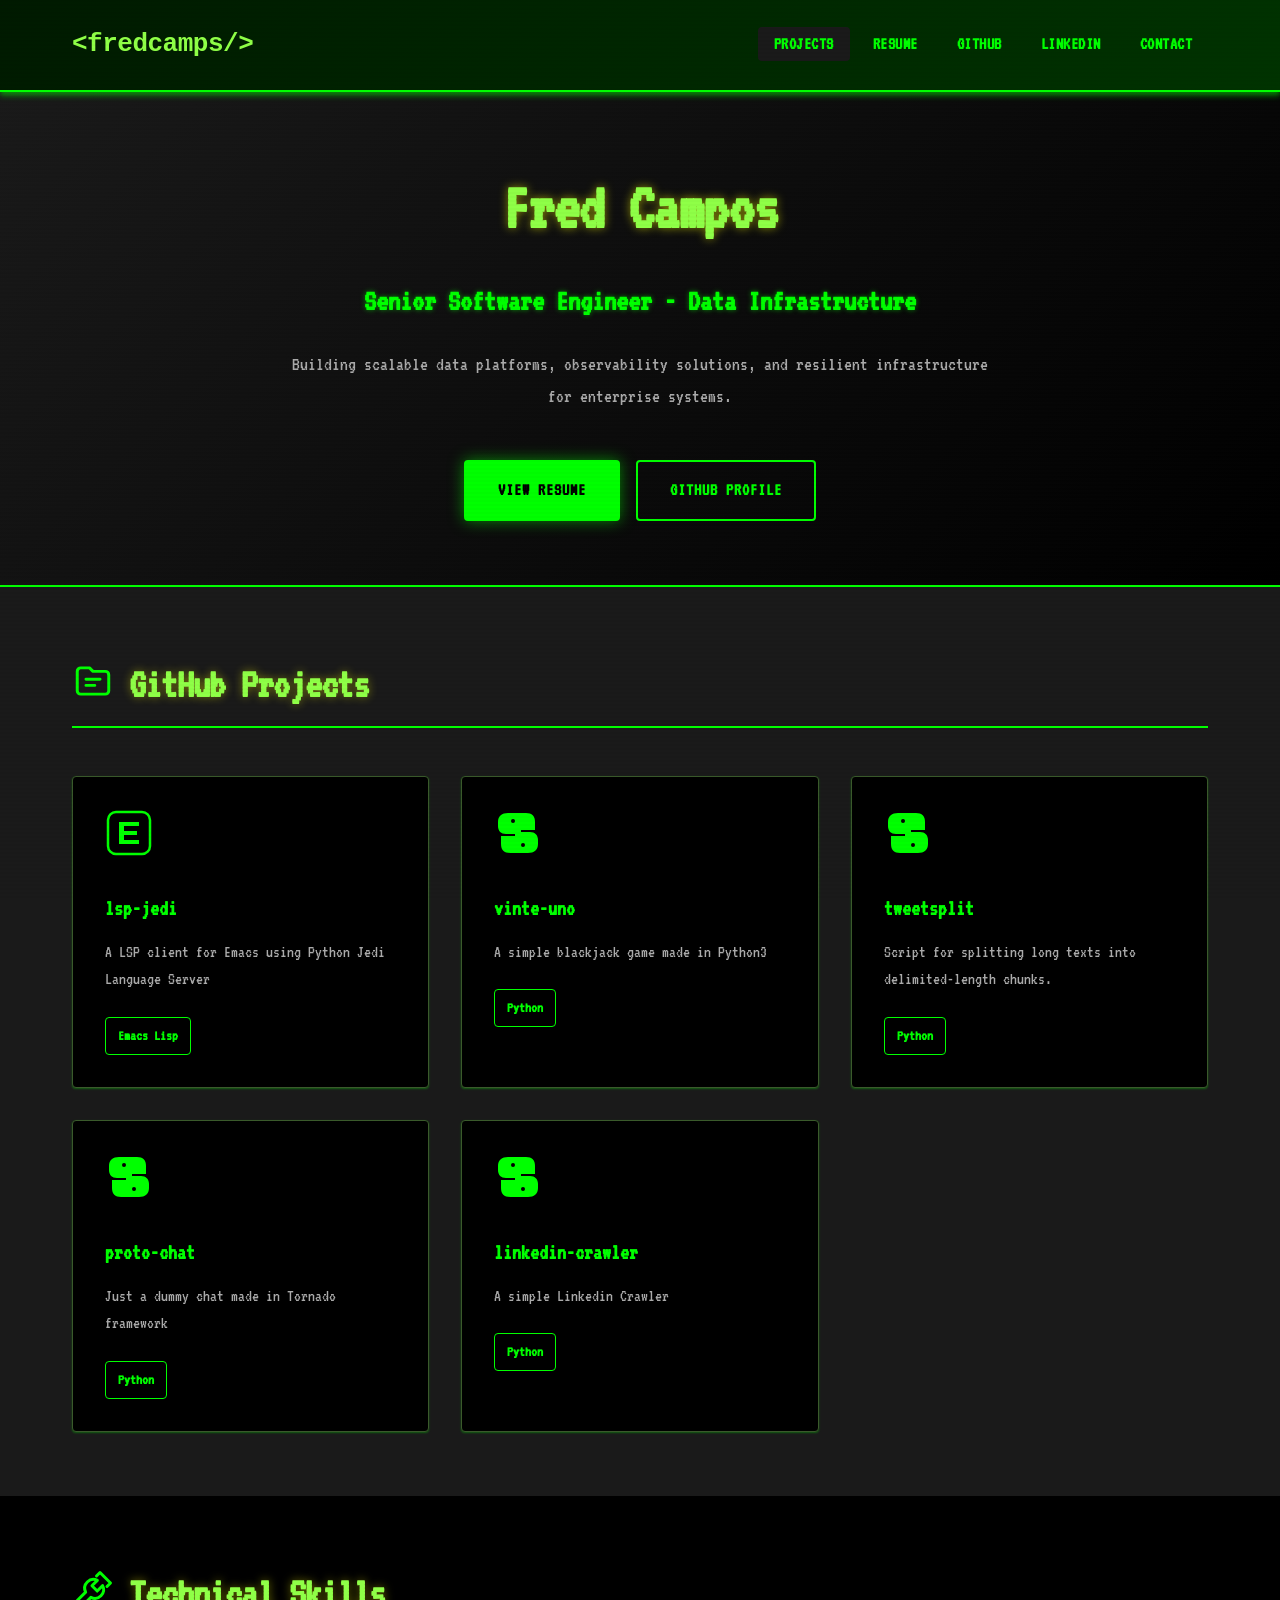
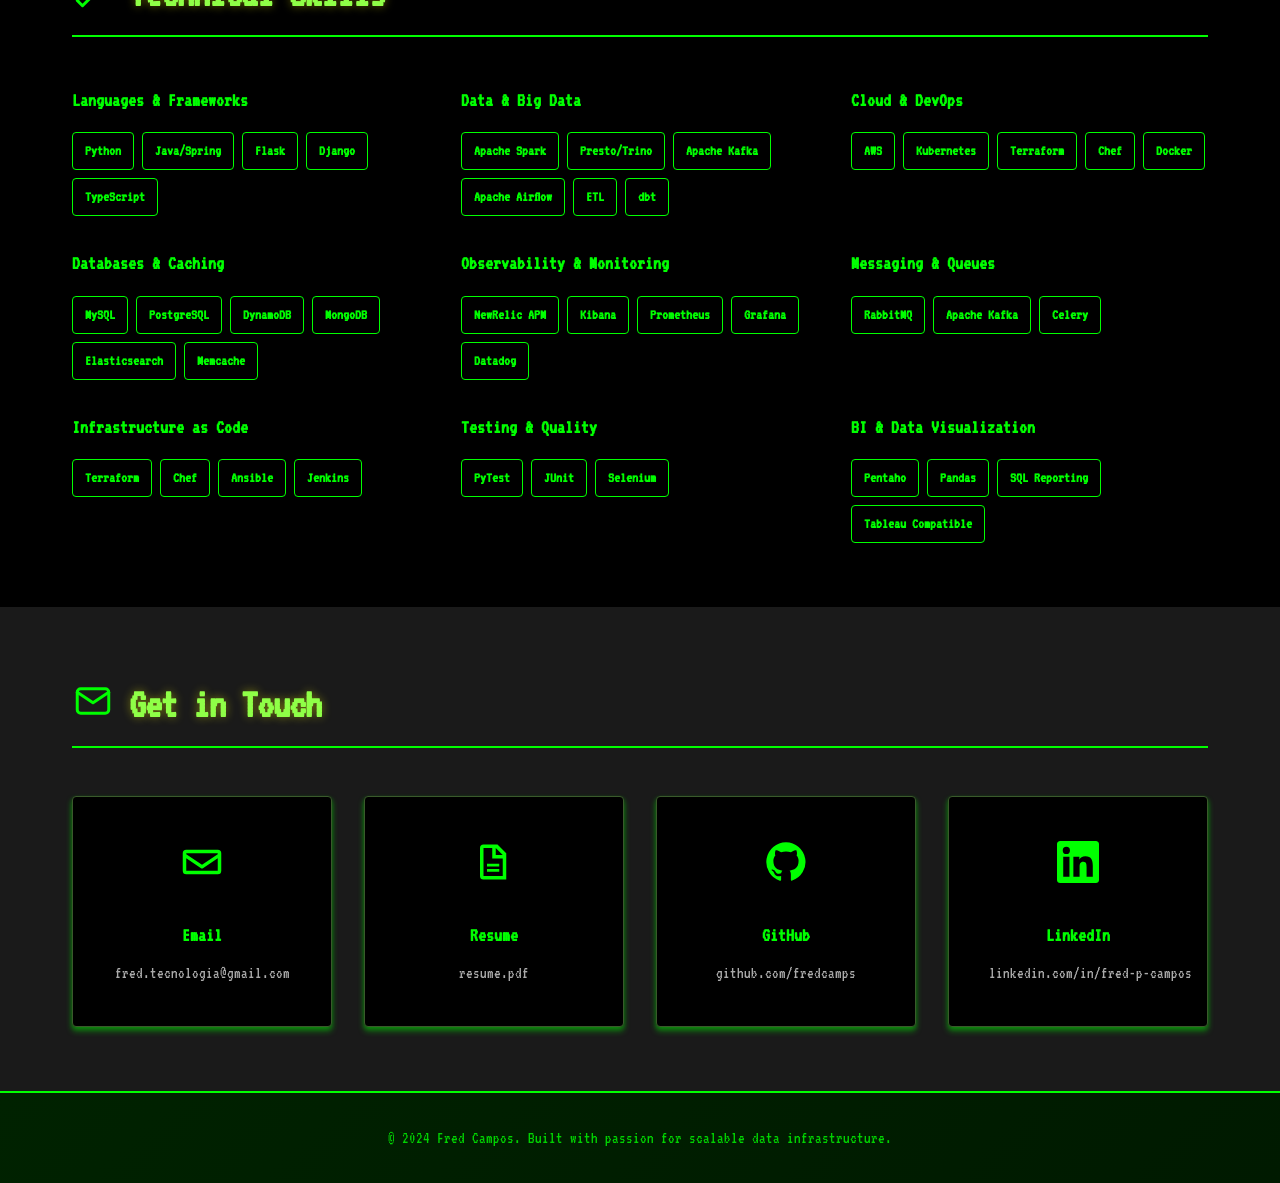
==== commit daf3f5c6: "Polish portfolio and resume content, typography, and styling" ====
--- a/index.html
+++ b/index.html
@@ -5,7 +5,7 @@
     <meta name="viewport" content="width=device-width, initial-scale=1.0">
     <title>Fred Campos - Software Engineer Portfolio</title>
     <link rel="stylesheet" href="styles.css">
-    <link href="https://fonts.googleapis.com/css2?family=Inter:wght@300;400;500;600;700&family=Fira+Code:wght@400;500&display=swap" rel="stylesheet">
+    <link href="https://fonts.googleapis.com/css2?family=VT323&display=swap" rel="stylesheet">
 </head>
 <body class="portfolio-page">
     <header class="header">
@@ -253,7 +253,7 @@
                     <a href="https://linkedin.com/in/fred-p-campos" class="contact-card" target="_blank" rel="noopener noreferrer">
                         <span class="icon"><svg class="index-icon" viewBox="0 0 24 24" aria-hidden="true" focusable="false"><path d="M20.45 20.45h-3.55v-5.57c0-1.33-.03-3.04-1.85-3.04-1.85 0-2.14 1.45-2.14 2.94v5.67H9.35V9h3.41v1.56h.05c.48-.9 1.64-1.85 3.37-1.85 3.6 0 4.27 2.37 4.27 5.46v6.28ZM5.34 7.43a2.06 2.06 0 1 1 0-4.12 2.06 2.06 0 0 1 0 4.12ZM7.12 20.45H3.56V9h3.56v11.45ZM22.22 0H1.77C.79 0 0 .77 0 1.72v20.56C0 23.23.79 24 1.77 24h20.44c.98 0 1.79-.77 1.79-1.72V1.72C24 .77 23.19 0 22.22 0Z"/></svg></span>
                         <h3>LinkedIn</h3>
-                        <p>linkedin.com/in/fred-p-campos</p>
+                        <p class="linkedin-url">linkedin.com/in/fred-p-campos</p>
                     </a>
                 </div>
             </div>
--- a/styles.css
+++ b/styles.css
@@ -6,6 +6,7 @@
 }
 
 :root {
+    --font-size-increase: 2px;
     --bg-primary: #000000;
     --bg-secondary: #1a1a1a;
     --bg-tertiary: #3a3a3a;
@@ -38,10 +39,15 @@
 }
 
 body {
-    font-family: 'Fira Code', 'Courier New', monospace;
+    font-family: 'VT323', 'Courier New', monospace;
+    font-size: calc(1rem + var(--font-size-increase));
     background-color: var(--bg-primary);
     color: var(--text-primary);
     line-height: 1.6;
+}
+
+a {
+    text-decoration: none;
 }
 
 a:link {
@@ -92,7 +98,7 @@
 }
 
 .logo code {
-    font-size: 1.5rem;
+    font-size: calc(1.5rem + var(--font-size-increase));
     font-weight: bold;
     color: var(--green-accent);
     letter-spacing: -0.5px;
@@ -109,16 +115,19 @@
     letter-spacing: 0.5px;
 }
 
-.nav a:hover {
-    background: var(--bg-secondary);
-    color: var(--green);
-    text-shadow: 0 0 8px var(--green);
-}
-
 .nav a.active {
     background: var(--bg-secondary);
     color: var(--green);
-    text-decoration: underline;
+}
+
+.nav a.inactive {
+    color: var(--green);
+}
+
+.nav a:hover {
+    background: var(--green);
+    color: var(--bg-primary);
+    text-shadow: none;
 }
 
 /* Hero Section */
@@ -130,7 +139,7 @@
 }
 
 .hero h1 {
-    font-size: clamp(2.5rem, 5vw, 4rem);
+    font-size: calc(clamp(2.5rem, 5vw, 4rem) + var(--font-size-increase));
     font-weight: bold;
     margin-bottom: 1rem;
     color: var(--green-accent);
@@ -139,7 +148,7 @@
 }
 
 .hero .subtitle {
-    font-size: clamp(1.25rem, 3vw, 1.75rem);
+    font-size: calc(clamp(1.25rem, 3vw, 1.75rem) + var(--font-size-increase));
     color: var(--text-primary);
     margin-bottom: 1.5rem;
     font-weight: bold;
@@ -150,7 +159,7 @@
     max-width: 700px;
     margin: 0 auto 3rem;
     color: var(--text-secondary);
-    font-size: 1.1rem;
+    font-size: calc(1.1rem + var(--font-size-increase));
 }
 
 .hero-actions {
@@ -172,33 +181,36 @@
 }
 
 .btn-primary {
-    background: var(--bg-primary);
+    background: var(--green);
     border: 2px solid var(--green);
     box-shadow: 0 0 15px rgba(0, 255, 0, 0.5);
 }
 
-.btn-primary:hover {
-    background: var(--bg-secondary);
-    color: var(--green);
-    border-color: var(--green-accent);
-    box-shadow: 0 0 25px rgba(255, 255, 0, 0.6);
+.btn.btn-primary {
+    color: var(--bg-primary);
+}
+
+.btn-primary:hover,
+.btn-primary:focus-visible {
+    transform: translateY(-3px);
+    box-shadow: 0 0 20px rgba(0, 255, 0, 0.65);
 }
 
 .btn-secondary {
     background: transparent;
     color: var(--text-primary);
-    border: 2px solid var(--grey-accent);
-}
-
-.btn-secondary:hover {
-    background: var(--bg-secondary);
-    color: var(--green);
-    box-shadow: 0 0 15px rgba(0, 255, 0, 0.3);
+    border: 2px solid var(--green);
+}
+
+.hero-actions a.btn.btn-secondary:hover,
+.hero-actions a.btn.btn-secondary:focus-visible {
+    transform: translateY(-3px);
+    box-shadow: 0 0 20px rgba(0, 255, 0, 0.65);
 }
 
 /* Section Title */
 .section-title {
-    font-size: 2.5rem;
+    font-size: calc(2.5rem + var(--font-size-increase));
     font-weight: bold;
     margin-bottom: 3rem;
     color: var(--green-accent);
@@ -283,7 +295,7 @@
 }
 
 .project-card h3 {
-    font-size: 1.25rem;
+    font-size: calc(1.25rem + var(--font-size-increase));
     font-weight: bold;
     color: var(--green);
     margin-bottom: 0.75rem;
@@ -291,7 +303,7 @@
 
 .project-card .description {
     color: var(--text-secondary);
-    font-size: 0.95rem;
+    font-size: calc(0.95rem + var(--font-size-increase));
     margin-bottom: 1.5rem;
     line-height: 1.6;
 }
@@ -305,12 +317,17 @@
 .tag {
     display: inline-block;
     padding: 0.375rem 0.75rem;
-    background: var(--bg-tertiary);
-    color: var(--text-primary);
-    border-radius: 4px;
-    font-size: 0.8125rem;
+    background: var(--bg-primary);
+    color: var(--text-primary);
+    border-radius: 4px;
+    font-size: calc(0.8125rem + var(--font-size-increase));
     font-weight: bold;
     border: 1px solid var(--green);
+}
+
+.tag:hover {
+    background: var(--green);
+    color: var(--bg-primary);
 }
 
 /* Skills Section */
@@ -327,13 +344,18 @@
 }
 
 .skill-category h3 {
-    font-size: 1.1rem;
+    font-size: calc(1.1rem + var(--font-size-increase));
     color: var(--green);
     margin-bottom: 1rem;
     display: flex;
     align-items: center;
     font-weight: bold;
-    text-decoration: underline;
+}
+
+.tags {
+    background: var(--bg-primary);
+    text-align: left;
+    justify-content: flex-start;
 }
 
 .skill-category .tags {
@@ -353,6 +375,10 @@
 .portfolio-page .skills,
 .portfolio-page .contact {
     border-top: 0;
+}
+
+.portfolio-page main > section {
+    padding: 4rem 0;
 }
 
 .contact-grid {
@@ -381,7 +407,7 @@
 
 .contact-card .icon {
     display: block;
-    font-size: 2.5rem;
+    font-size: calc(2.5rem + var(--font-size-increase));
     margin-bottom: 1rem;
 }
 
@@ -392,7 +418,7 @@
 }
 
 .contact-card h3 {
-    font-size: 1.1rem;
+    font-size: calc(1.1rem + var(--font-size-increase));
     color: var(--green);
     margin-bottom: 0.5rem;
     font-weight: bold;
@@ -400,7 +426,13 @@
 
 .contact-card p {
     color: var(--text-secondary);
-    font-size: 0.9rem;
+    font-size: calc(0.9rem + var(--font-size-increase));
+}
+
+.contact-card .linkedin-url {
+    display: block;
+    text-align: center;
+    white-space: nowrap;
 }
 
 .contact-card .email {
@@ -421,18 +453,18 @@
 
 .footer p {
     opacity: 0.8;
-    font-size: 0.9rem;
-    font-family: 'Fira Code', monospace;
+    font-size: calc(0.9rem + var(--font-size-increase));
+    font-family: 'VT323', 'Courier New', monospace;
 }
 
 /* Work Experience */
 .professional-summary {
-    padding-top: 4rem;
+    padding-top: 2rem;
 }
 
 .work-experience {
     background: var(--bg-primary);
-    padding: 4rem 0;
+    padding: 2rem 0;
 }
 
 .job-card {
@@ -457,7 +489,7 @@
 }
 
 .job-card h3 {
-    font-size: 1.5rem;
+    font-size: calc(1.5rem + var(--font-size-increase));
     font-weight: bold;
     color: var(--green);
     display: block;
@@ -467,7 +499,6 @@
 .company {
     color: var(--text-secondary);
     font-weight: bold;
-    text-decoration: underline;
 }
 
 .job-details {
@@ -478,7 +509,7 @@
 }
 
 .location, .date {
-    font-size: 0.9rem;
+    font-size: calc(0.9rem + var(--font-size-increase));
 }
 
 .responsibilities {
@@ -496,13 +527,13 @@
     margin-top: 1.5rem;
     padding-top: 1rem;
     border-top: 2px dashed var(--border-color);
-    font-size: 0.9rem;
+    font-size: calc(0.9rem + var(--font-size-increase));
 }
 
 /* Project Highlights */
 .project-highlights {
     background: var(--bg-secondary);
-    padding: 4rem 0;
+    padding: 2rem 0;
 }
 
 .highlights-grid {
@@ -527,7 +558,7 @@
 }
 
 .highlight-card h3 {
-    font-size: 1.25rem;
+    font-size: calc(1.25rem + var(--font-size-increase));
     color: var(--green);
     margin-bottom: 1rem;
 }
@@ -540,7 +571,7 @@
 /* Education */
 .languages {
     background: var(--bg-secondary);
-    padding: 4rem 0;
+    padding: 2rem 0;
 }
 
 .languages-list {
@@ -559,7 +590,7 @@
 
 .education {
     background: var(--bg-primary);
-    padding: 4rem 0;
+    padding: 2rem 0;
 }
 
 .education-item {
@@ -571,7 +602,7 @@
 }
 
 .education-item h3 {
-    font-size: 1.25rem;
+    font-size: calc(1.25rem + var(--font-size-increase));
     color: var(--green);
     margin-bottom: 0.5rem;
     font-weight: bold;
@@ -580,7 +611,7 @@
 /* Certifications */
 .certifications {
     background: var(--bg-secondary);
-    padding: 4rem 0;
+    padding: 2rem 0;
     color: var(--green);
 }
 
@@ -624,11 +655,21 @@
 /* Tools Section */
 .tools-section {
     background: var(--bg-primary);
-    padding: 4rem 0;
-}
-
-.tools-section + .contact {
+    padding: 2rem 0;
+}
+
+.references {
+    background: var(--bg-secondary);
+    padding: 2rem 0;
+}
+
+.tools-section + .contact,
+.references + .contact {
     border-top: 0;
+}
+
+body:not(.portfolio-page) .contact {
+    padding: 2rem 0;
 }
 
 .tools-grid {
@@ -638,17 +679,19 @@
 }
 
 .tools-category h3 {
-    font-size: 1.1rem;
+    font-size: calc(1.1rem + var(--font-size-increase));
     color: var(--green);
     margin-bottom: 1rem;
     font-weight: bold;
 }
 
 .tools-category .tags {
-    background: var(--bg-tertiary);
-    padding: 1rem;
-    border-radius: 4px;
-    font-size: 0.9rem;
+    display: flex;
+    flex-wrap: wrap;
+    gap: 0.5rem;
+    padding: 0;
+    border-radius: 4px;
+    font-size: calc(0.9rem + var(--font-size-increase));
     color: var(--text-primary);
 }
 
@@ -664,7 +707,7 @@
     }
 
     .section-title {
-        font-size: 2rem;
+        font-size: calc(2rem + var(--font-size-increase));
     }
 
     .hero-actions {
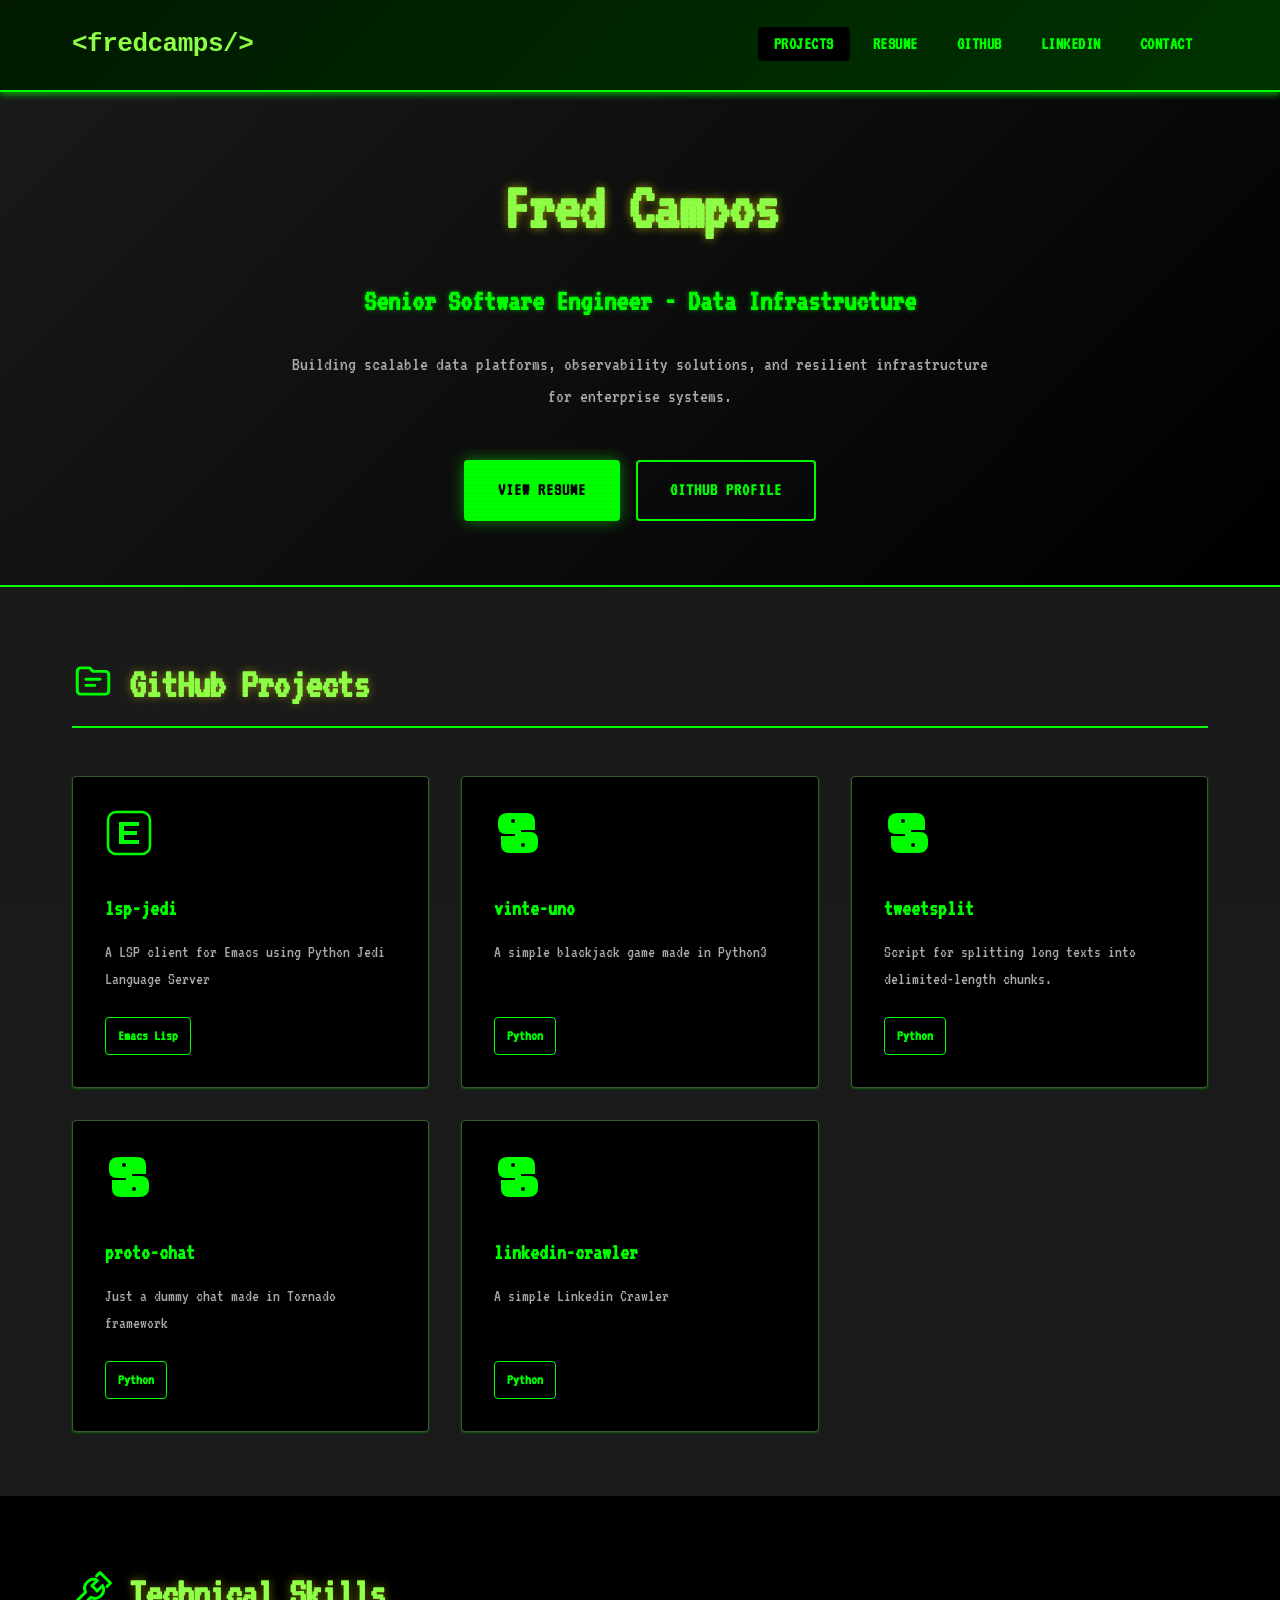
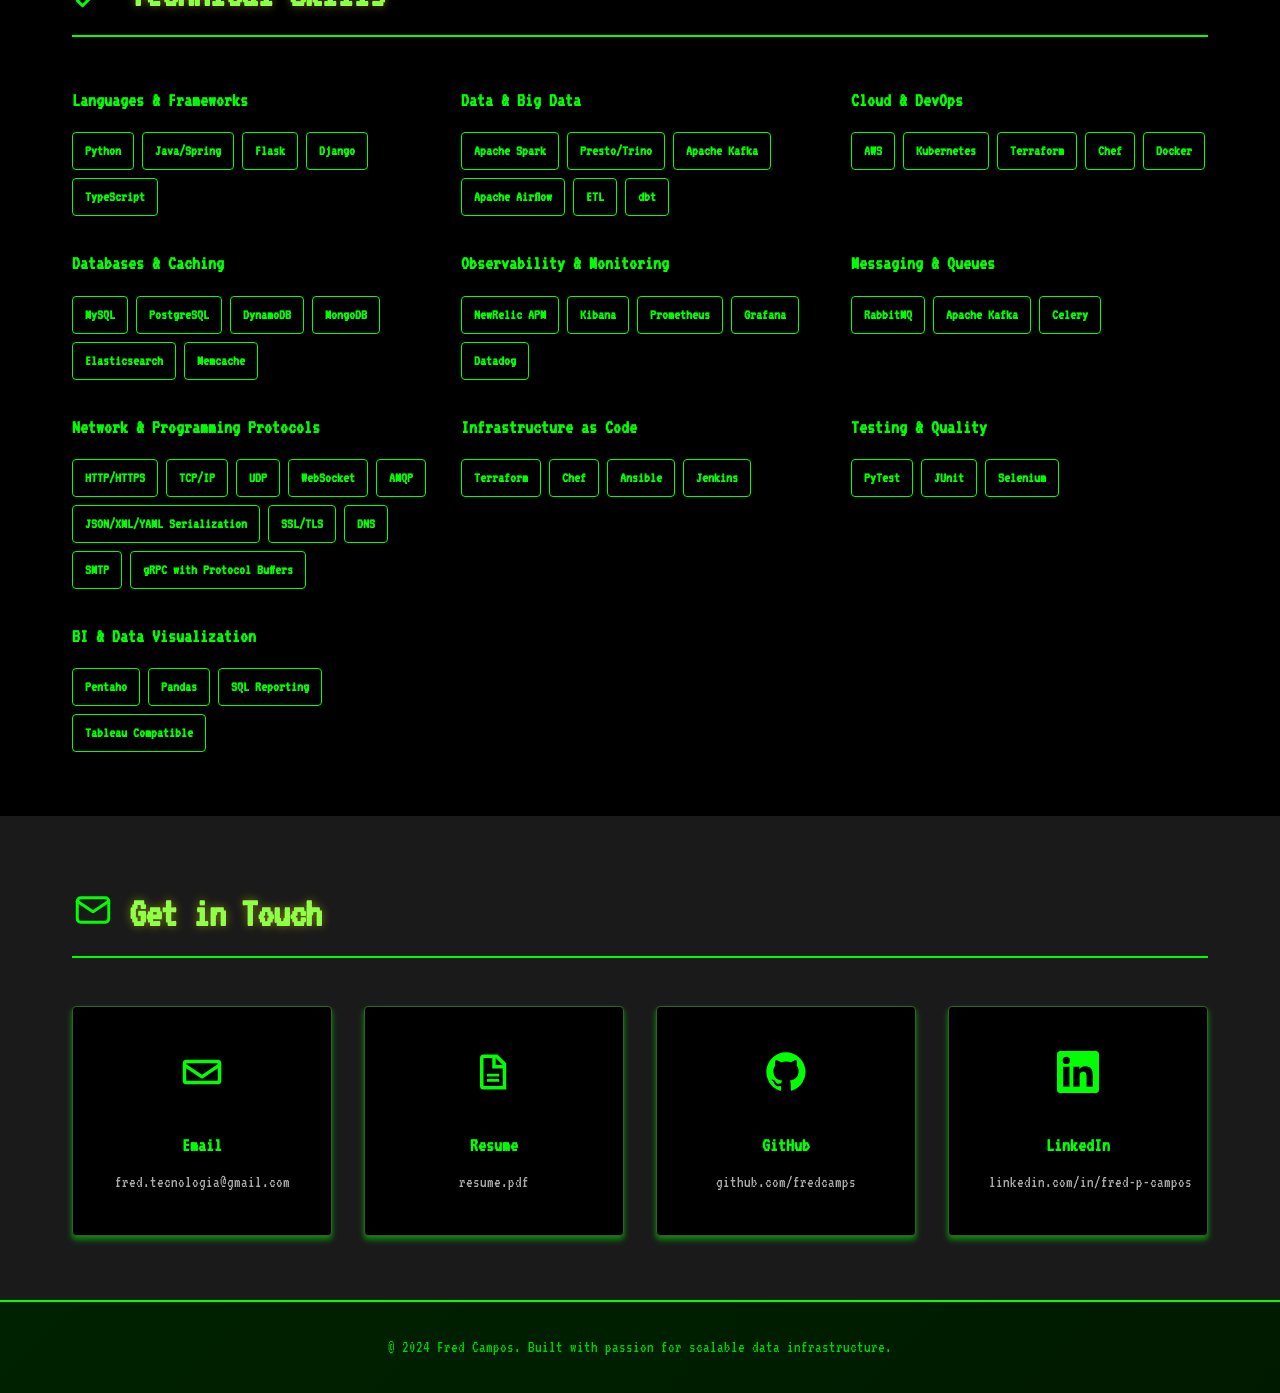
==== commit d94976c5: "Add Network & Programming Protocols skills to index and resume" ====
--- a/index.html
+++ b/index.html
@@ -195,6 +195,22 @@
                     </div>
 
                     <div class="skill-category">
+                        <h3>Network & Programming Protocols</h3>
+                        <div class="tags">
+                            <span class="tag">HTTP/HTTPS</span>
+                            <span class="tag">TCP/IP</span>
+                            <span class="tag">UDP</span>
+                            <span class="tag">WebSocket</span>
+                            <span class="tag">AMQP</span>
+                            <span class="tag">JSON/XML/YAML Serialization</span>
+                            <span class="tag">SSL/TLS</span>
+                            <span class="tag">DNS</span>
+                            <span class="tag">SMTP</span>
+                            <span class="tag">gRPC with Protocol Buffers</span>
+                        </div>
+                    </div>
+
+                    <div class="skill-category">
                         <h3>Infrastructure as Code</h3>
                         <div class="tags">
                             <span class="tag">Terraform</span>
--- a/styles.css
+++ b/styles.css
@@ -116,7 +116,7 @@
 }
 
 .nav a.active {
-    background: var(--bg-secondary);
+    background: var(--bg-primary);
     color: var(--green);
 }
 
@@ -264,7 +264,8 @@
 }
 
 .project-card {
-    display: block;
+    display: flex;
+    flex-direction: column;
     background: var(--bg-primary);
     border-radius: 4px;
     padding: 2rem;
@@ -312,6 +313,7 @@
     display: flex;
     flex-wrap: wrap;
     gap: 0.5rem;
+    margin-top: auto;
 }
 
 .tag {
@@ -578,6 +580,10 @@
     display: grid;
     gap: 0.75rem;
     list-style: none;
+    background: linear-gradient(135deg, var(--bg-secondary) 0%, var(--bg-primary) 100%);
+    padding: 2rem;
+    border: 1px solid var(--border-color);
+    border-radius: 4px;
 }
 
 .languages-list li {
